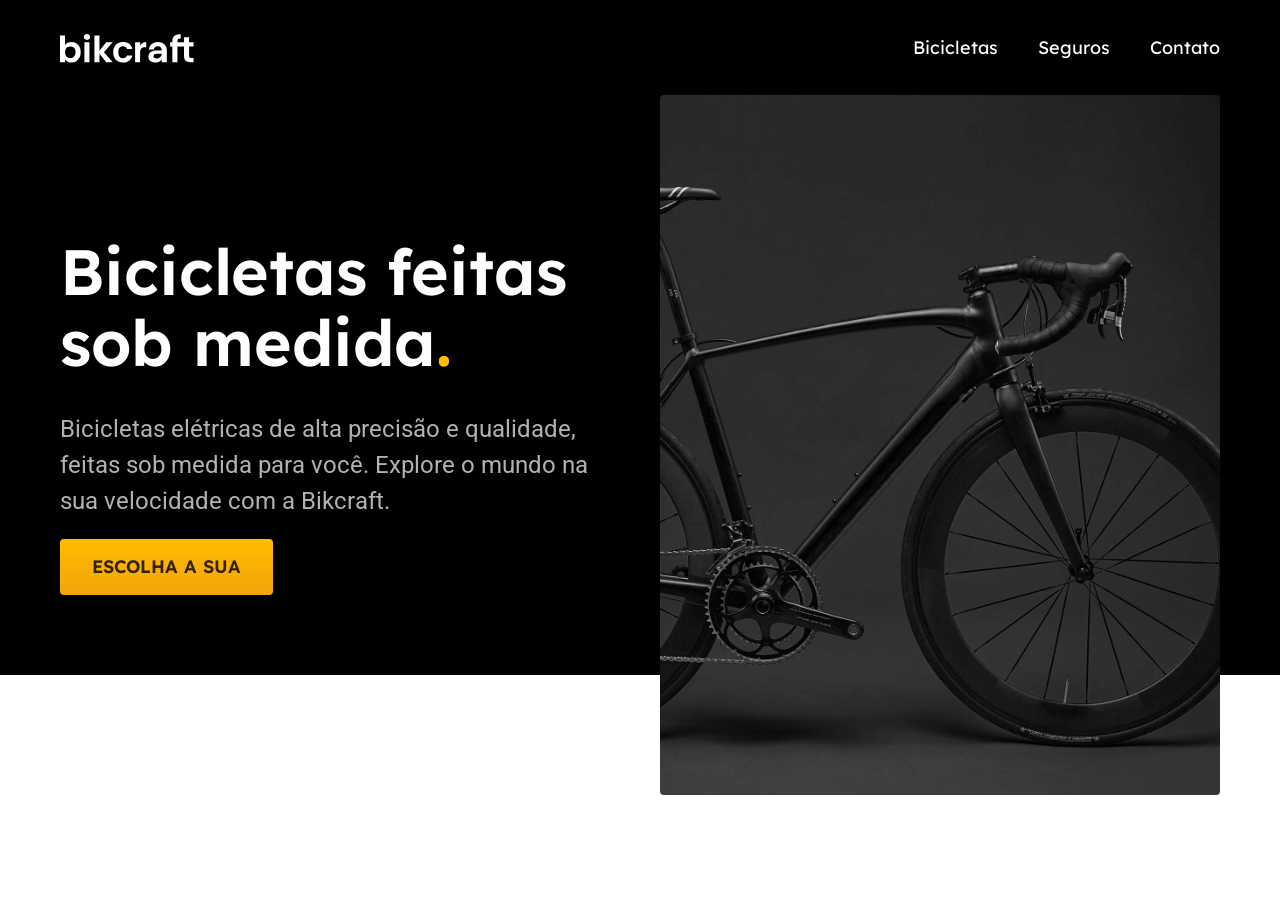
==== index.html @ 0d61893b "area-introducao" ====
<!DOCTYPE html>
<html lang="pt-br">

<head>
  <meta charset="UTF-8">
  <meta name="viewport" content="width=device-width, initial-scale=1.0">
  <meta name="description" content="Bicicletas elétricas de alta precisão e qualidade, feitas sob medida para o cliente. Explore o mundo na sua velocidade com Bikcraft.">
  <link rel="stylesheet" href="./styles/style.css">
  <link rel="preconnect" href="https://fonts.googleapis.com">
  <link rel="preconnect" href="https://fonts.gstatic.com" crossorigin>
  <link href="https://fonts.googleapis.com/css2?family=Lexend:wght@100..900&family=Nunito:ital,wght@0,200..1000;1,200..1000&family=Roboto:ital,wdth,wght@0,75..100,100..900;1,75..100,100..900&family=Rubik:ital,wght@0,300..900;1,300..900&display=swap" rel="stylesheet">
  <title>Bikcraft - Bicicletas Elétricas</title>
</head>

<body>
  <header class="header-bg">
    <div class="header">
      <a href="./index.html"><img src="./img/bikcraft.svg" alt="Bikcraft"></a>

      <nav aria-label="primaria">
        <ul class="header-menu">
          <li><a href="./bicicletas.html">Bicicletas</a></li>
          <li><a href="./seguros.html">Seguros</a></li>
          <li><a href="./contato.html">Contato</a></li>
        </ul>
      </nav>
    </div>
  </header>

  <main class="introducao-bg">
    <div class="introducao">
      <div class="introducao-conteudo">
        <h1>Bicicletas feitas sob medida<span>.</span></h1>
        <p>Bicicletas elétricas de alta precisão e qualidade, feitas sob medida para você. Explore o mundo na sua velocidade com a Bikcraft.</p>
        <a href="./bicicletas.html">Escolha a sua</a>
      </div>
      <div>
        <img src="./img/fotos/introducao.jpg" alt="Bicicleta elétrica preta">
      </div>
    </div>
  </main>

</body>

</html>
---- styles/style.css ----
body {
  margin: 0;
  font-family: Arial, Helvetica, sans-serif;
}

ul {
  margin: 0;
  padding: 0;
  list-style: none;
}

a {
  text-decoration: none;
  color: inherit;
}

h1,
ul,
p {
  margin: 0;
}

img {
  max-width: 100%;
  display: block;
}

.header-bg {
  background-color: #000000;
}

.header {
  display: flex;
  flex-wrap: wrap;
  gap: 20px;
  justify-content: space-between;
  align-items: center;
  padding: 20px;
  box-sizing: border-box;
  max-width: 1200px;
  margin: 0 auto;
}

.header-menu {
  display: flex;
  flex-wrap: wrap;
  gap: 40px;
}

.header-menu a {
  color: #ffffff;
  display: inline-block;
  padding: 16px 0;
  font-size: 18px;
  position: relative;
  font-family: 'Lexend';
  font-weight: 400;
}

.header-menu a::after {
  content: '';
  display: block;
  height: 2px;
  width: 0%;
  margin-top: 4px;
  background-color: #ffffff;
  position: absolute;
}

.header-menu a:hover::after {
  width: 100%;
  transition: 0.4s;
}

@media (max-width: 800px) {
  .header-menu {
    gap: 20px;
  }
  .header-menu a {
    background-color: #111111;
    padding: 12px 16px;
    border-radius: 4px;
  }
  .header-menu a:hover {
    background-color: #2e2e2e;
  }
  .header-menu a::after {
    display: none;
  }
}

@media (max-width: 600px) {
  .header-menu {
    gap: 12px;
  }
  .header-menu a {
    padding: 8px 12px;
    font-size: 12px;
  }
}

.introducao-bg {
  background-color: #000000;
  color: #ffffff;
  box-shadow: inset 0 -120px #ffffff;
}

.introducao {
  display: grid;
  grid-template-columns: 1fr 1fr;
  gap: 0 40px;
  box-sizing: border-box;
  max-width: 1200px;
  padding: 0 20px;
  margin: 0 auto;
}

.introducao-conteudo {
  align-self: end;
  padding-bottom: 200px;
}

.introducao img {
  height: 100%;
  object-fit: cover;
  border-radius: 4px;
}

.introducao h1 {
  margin-bottom: 32px;
  font-size: 64px;
  line-height: 112.5%;
  font-family: 'Lexend';
  font-weight: 600;
}

.introducao h1 span {
  color: #ffbb00;
}

.introducao p {
  margin-bottom: 20px;
  font-size: 24px;
  line-height: 150%;
  color: #b2b2b2;
  font-family: 'Roboto';
  font-weight: 400;
}

.introducao a {
  display: inline-block;
  padding: 16px 32px;
  background: linear-gradient(#ffbb00, #f2a50c);
  border-radius: 4px;
  box-shadow: 0 1px 2px rgba(0, 0, 0, 0.1);
  text-transform: uppercase;
  color: #332200;
  font-size: 18px;
  line-height: 133%;
  font-family: 'Lexend';
  font-weight: 600;
}

.introducao a:hover {
  background: linear-gradient(#ffb60d, #e59317);
}

@media (max-width: 600px) {
  .introducao a {
    padding: 12px 16px;
    font-size: 16px;
  }
}

@media (max-width: 1200px) {
  .introducao h1 {
    font-size: 48px;
  }
  .introducao p {
    font-size: 18px;
  }
}

@media (max-width: 800px) {
  .introducao-bg {
    background-color: #111111;
    padding-top: 40px;
    box-shadow: inset 0 -60px #ffffff;
  }
  .introducao {
    grid-template-columns: 1fr;
    gap: 32px;
  }
  .introducao-conteudo {
    padding-bottom: 0;
  }
  .introducao h1 {
    font-size: 32px;
    margin-bottom: 16px;
  }
  .introducao img {
    height: 300px;
    width: 100%;
  }
}
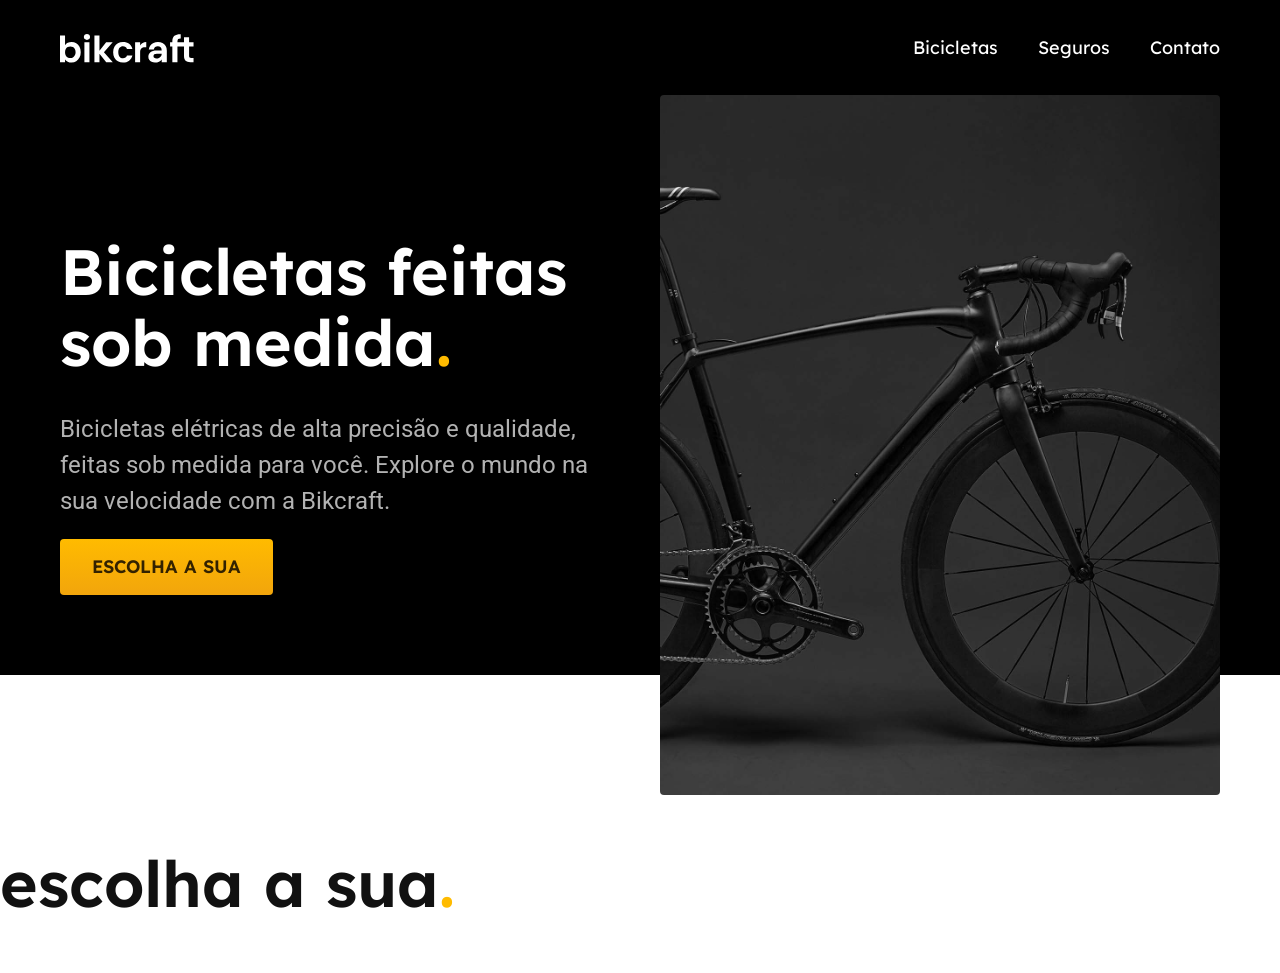
==== commit 523ceabe: "organizacao-css-e-cores-utilitarias" ====
--- a/index.html
+++ b/index.html
@@ -18,7 +18,7 @@
       <a href="./index.html"><img src="./img/bikcraft.svg" alt="Bikcraft"></a>
 
       <nav aria-label="primaria">
-        <ul class="header-menu">
+        <ul class="header-menu cor-0">
           <li><a href="./bicicletas.html">Bicicletas</a></li>
           <li><a href="./seguros.html">Seguros</a></li>
           <li><a href="./contato.html">Contato</a></li>
@@ -30,15 +30,16 @@
   <main class="introducao-bg">
     <div class="introducao">
       <div class="introducao-conteudo">
-        <h1>Bicicletas feitas sob medida<span>.</span></h1>
-        <p>Bicicletas elétricas de alta precisão e qualidade, feitas sob medida para você. Explore o mundo na sua velocidade com a Bikcraft.</p>
-        <a href="./bicicletas.html">Escolha a sua</a>
+        <h1 class="texto-grande cor-0">Bicicletas feitas sob medida<span class="cor-p1">.</span></h1>
+        <p class="texto-medio cor-5">Bicicletas elétricas de alta precisão e qualidade, feitas sob medida para você. Explore o mundo na sua velocidade com a Bikcraft.</p>
+        <a class="botao" href="./bicicletas.html">Escolha a sua</a>
       </div>
       <div>
         <img src="./img/fotos/introducao.jpg" alt="Bicicleta elétrica preta">
       </div>
     </div>
   </main>
+  <h2 class="texto-grande">escolha a sua<span class="cor-p1">.</span></h2>
 
 </body>
 
--- a/styles/style.css
+++ b/styles/style.css
@@ -1,205 +1,11 @@
-body {
-  margin: 0;
-  font-family: Arial, Helvetica, sans-serif;
-}
+@import url('./global/global.css');
+@import url('./utilidades/tipografia.css');
+@import url('./utilidades/cores.css');
 
-ul {
-  margin: 0;
-  padding: 0;
-  list-style: none;
-}
+@import url('./global/header.css');
 
-a {
-  text-decoration: none;
-  color: inherit;
-}
+/* Utilidades */
+@import url('./utilidades/componentes.css');
 
-h1,
-ul,
-p {
-  margin: 0;
-}
-
-img {
-  max-width: 100%;
-  display: block;
-}
-
-.header-bg {
-  background-color: #000000;
-}
-
-.header {
-  display: flex;
-  flex-wrap: wrap;
-  gap: 20px;
-  justify-content: space-between;
-  align-items: center;
-  padding: 20px;
-  box-sizing: border-box;
-  max-width: 1200px;
-  margin: 0 auto;
-}
-
-.header-menu {
-  display: flex;
-  flex-wrap: wrap;
-  gap: 40px;
-}
-
-.header-menu a {
-  color: #ffffff;
-  display: inline-block;
-  padding: 16px 0;
-  font-size: 18px;
-  position: relative;
-  font-family: 'Lexend';
-  font-weight: 400;
-}
-
-.header-menu a::after {
-  content: '';
-  display: block;
-  height: 2px;
-  width: 0%;
-  margin-top: 4px;
-  background-color: #ffffff;
-  position: absolute;
-}
-
-.header-menu a:hover::after {
-  width: 100%;
-  transition: 0.4s;
-}
-
-@media (max-width: 800px) {
-  .header-menu {
-    gap: 20px;
-  }
-  .header-menu a {
-    background-color: #111111;
-    padding: 12px 16px;
-    border-radius: 4px;
-  }
-  .header-menu a:hover {
-    background-color: #2e2e2e;
-  }
-  .header-menu a::after {
-    display: none;
-  }
-}
-
-@media (max-width: 600px) {
-  .header-menu {
-    gap: 12px;
-  }
-  .header-menu a {
-    padding: 8px 12px;
-    font-size: 12px;
-  }
-}
-
-.introducao-bg {
-  background-color: #000000;
-  color: #ffffff;
-  box-shadow: inset 0 -120px #ffffff;
-}
-
-.introducao {
-  display: grid;
-  grid-template-columns: 1fr 1fr;
-  gap: 0 40px;
-  box-sizing: border-box;
-  max-width: 1200px;
-  padding: 0 20px;
-  margin: 0 auto;
-}
-
-.introducao-conteudo {
-  align-self: end;
-  padding-bottom: 200px;
-}
-
-.introducao img {
-  height: 100%;
-  object-fit: cover;
-  border-radius: 4px;
-}
-
-.introducao h1 {
-  margin-bottom: 32px;
-  font-size: 64px;
-  line-height: 112.5%;
-  font-family: 'Lexend';
-  font-weight: 600;
-}
-
-.introducao h1 span {
-  color: #ffbb00;
-}
-
-.introducao p {
-  margin-bottom: 20px;
-  font-size: 24px;
-  line-height: 150%;
-  color: #b2b2b2;
-  font-family: 'Roboto';
-  font-weight: 400;
-}
-
-.introducao a {
-  display: inline-block;
-  padding: 16px 32px;
-  background: linear-gradient(#ffbb00, #f2a50c);
-  border-radius: 4px;
-  box-shadow: 0 1px 2px rgba(0, 0, 0, 0.1);
-  text-transform: uppercase;
-  color: #332200;
-  font-size: 18px;
-  line-height: 133%;
-  font-family: 'Lexend';
-  font-weight: 600;
-}
-
-.introducao a:hover {
-  background: linear-gradient(#ffb60d, #e59317);
-}
-
-@media (max-width: 600px) {
-  .introducao a {
-    padding: 12px 16px;
-    font-size: 16px;
-  }
-}
-
-@media (max-width: 1200px) {
-  .introducao h1 {
-    font-size: 48px;
-  }
-  .introducao p {
-    font-size: 18px;
-  }
-}
-
-@media (max-width: 800px) {
-  .introducao-bg {
-    background-color: #111111;
-    padding-top: 40px;
-    box-shadow: inset 0 -60px #ffffff;
-  }
-  .introducao {
-    grid-template-columns: 1fr;
-    gap: 32px;
-  }
-  .introducao-conteudo {
-    padding-bottom: 0;
-  }
-  .introducao h1 {
-    font-size: 32px;
-    margin-bottom: 16px;
-  }
-  .introducao img {
-    height: 300px;
-    width: 100%;
-  }
-}
+/* HomePage */
+@import url('./introducao/introducao.css');
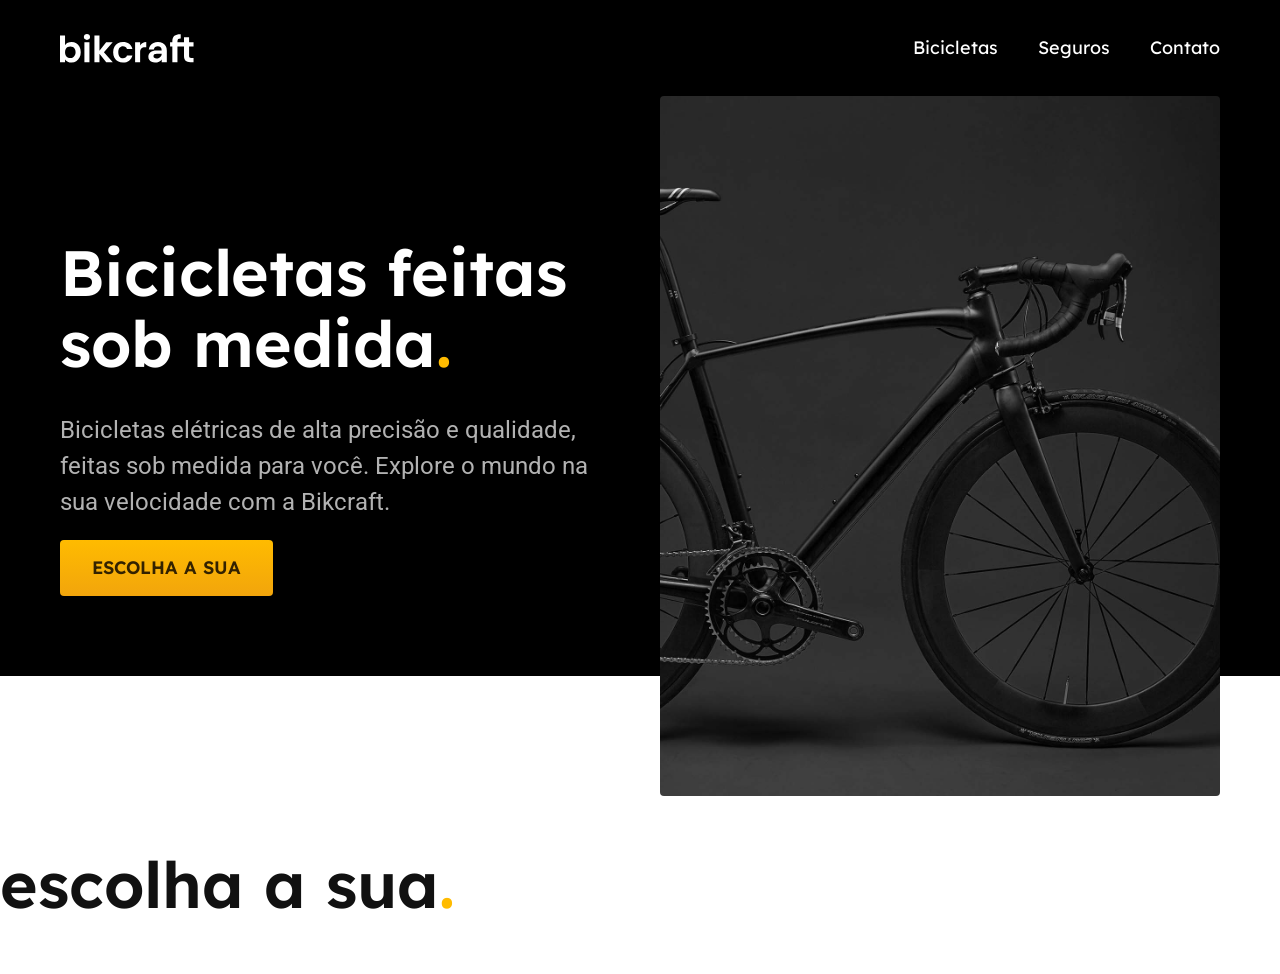
==== commit 7fa26284: "tipografia-css" ====
--- a/index.html
+++ b/index.html
@@ -18,7 +18,7 @@
       <a href="./index.html"><img src="./img/bikcraft.svg" alt="Bikcraft"></a>
 
       <nav aria-label="primaria">
-        <ul class="header-menu cor-0">
+        <ul class="header-menu font-1-m cor-0">
           <li><a href="./bicicletas.html">Bicicletas</a></li>
           <li><a href="./seguros.html">Seguros</a></li>
           <li><a href="./contato.html">Contato</a></li>
@@ -30,8 +30,8 @@
   <main class="introducao-bg">
     <div class="introducao">
       <div class="introducao-conteudo">
-        <h1 class="texto-grande cor-0">Bicicletas feitas sob medida<span class="cor-p1">.</span></h1>
-        <p class="texto-medio cor-5">Bicicletas elétricas de alta precisão e qualidade, feitas sob medida para você. Explore o mundo na sua velocidade com a Bikcraft.</p>
+        <h1 class="font-1-xxl cor-0">Bicicletas feitas sob medida<span class="cor-p1">.</span></h1>
+        <p class="font-2-l cor-5">Bicicletas elétricas de alta precisão e qualidade, feitas sob medida para você. Explore o mundo na sua velocidade com a Bikcraft.</p>
         <a class="botao" href="./bicicletas.html">Escolha a sua</a>
       </div>
       <div>
@@ -39,7 +39,7 @@
       </div>
     </div>
   </main>
-  <h2 class="texto-grande">escolha a sua<span class="cor-p1">.</span></h2>
+  <h2 class="font-1-xxl">escolha a sua<span class="cor-p1">.</span></h2>
 
 </body>
 
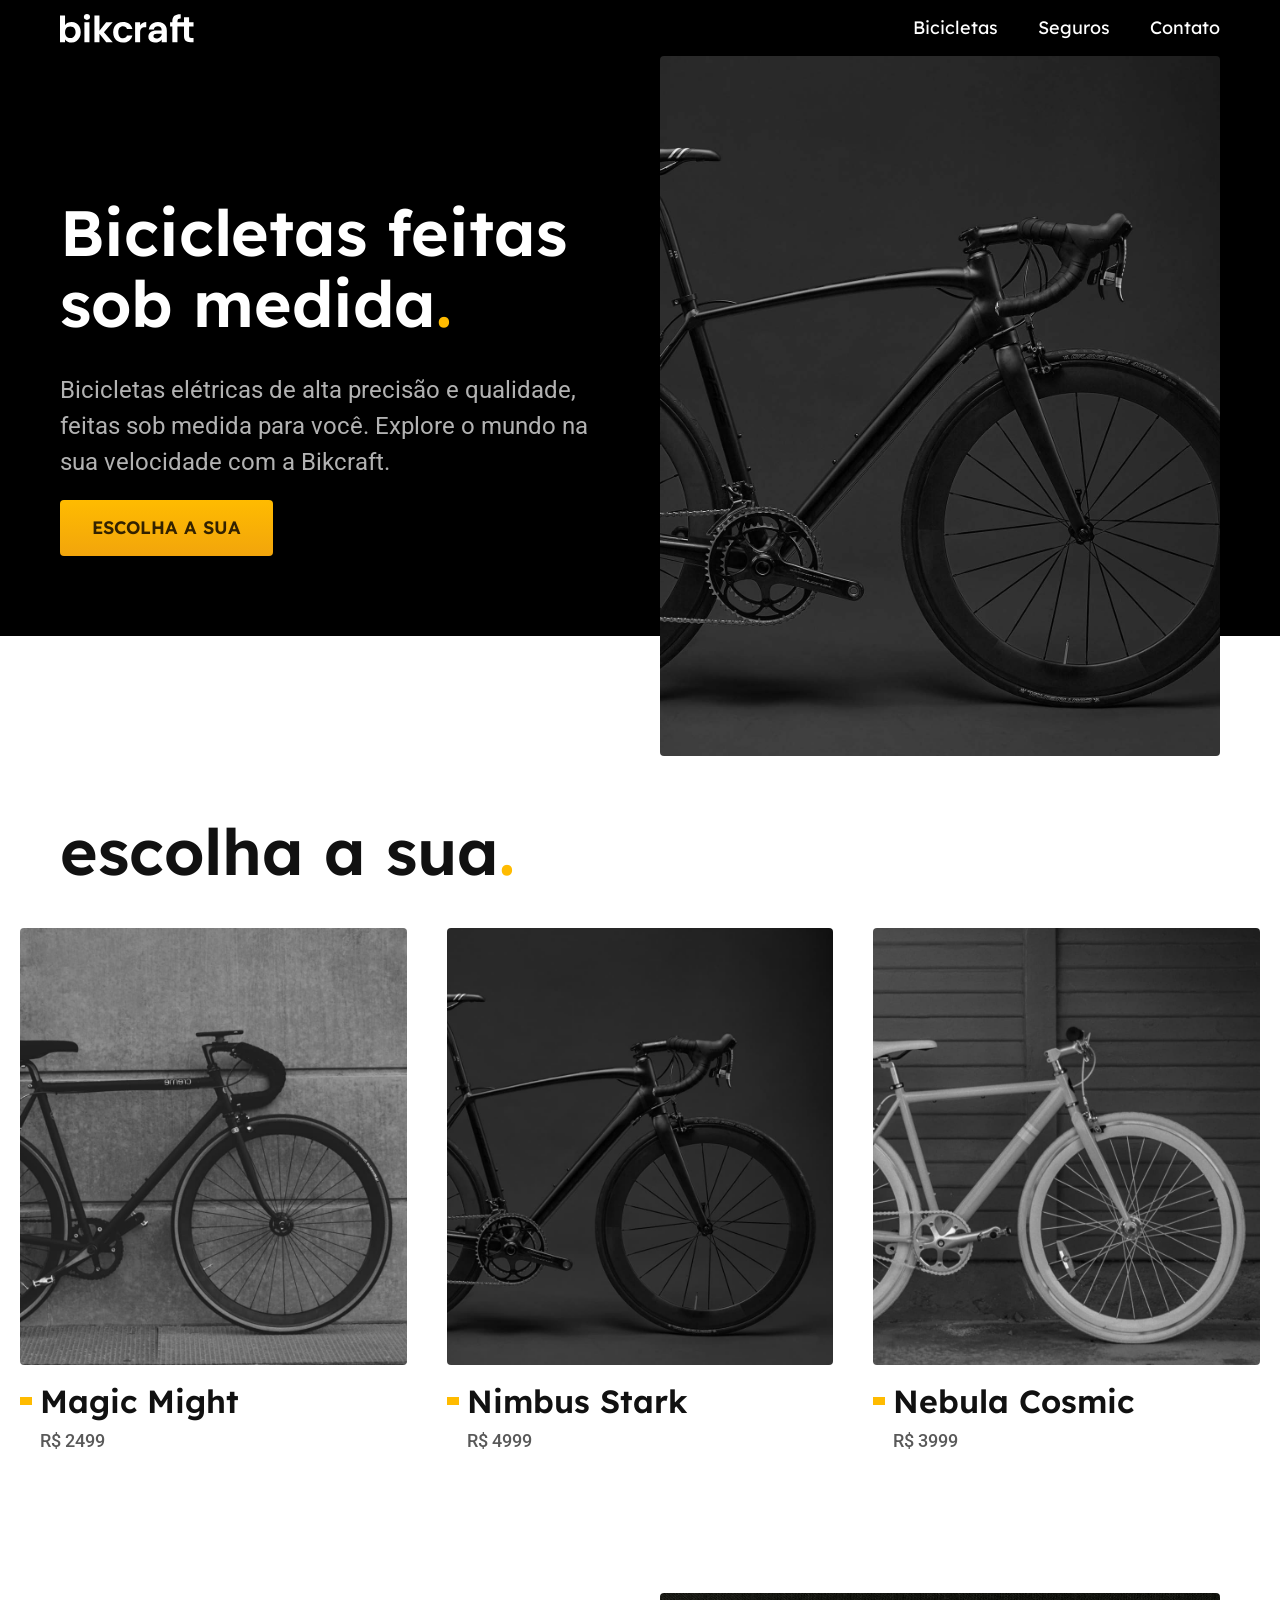
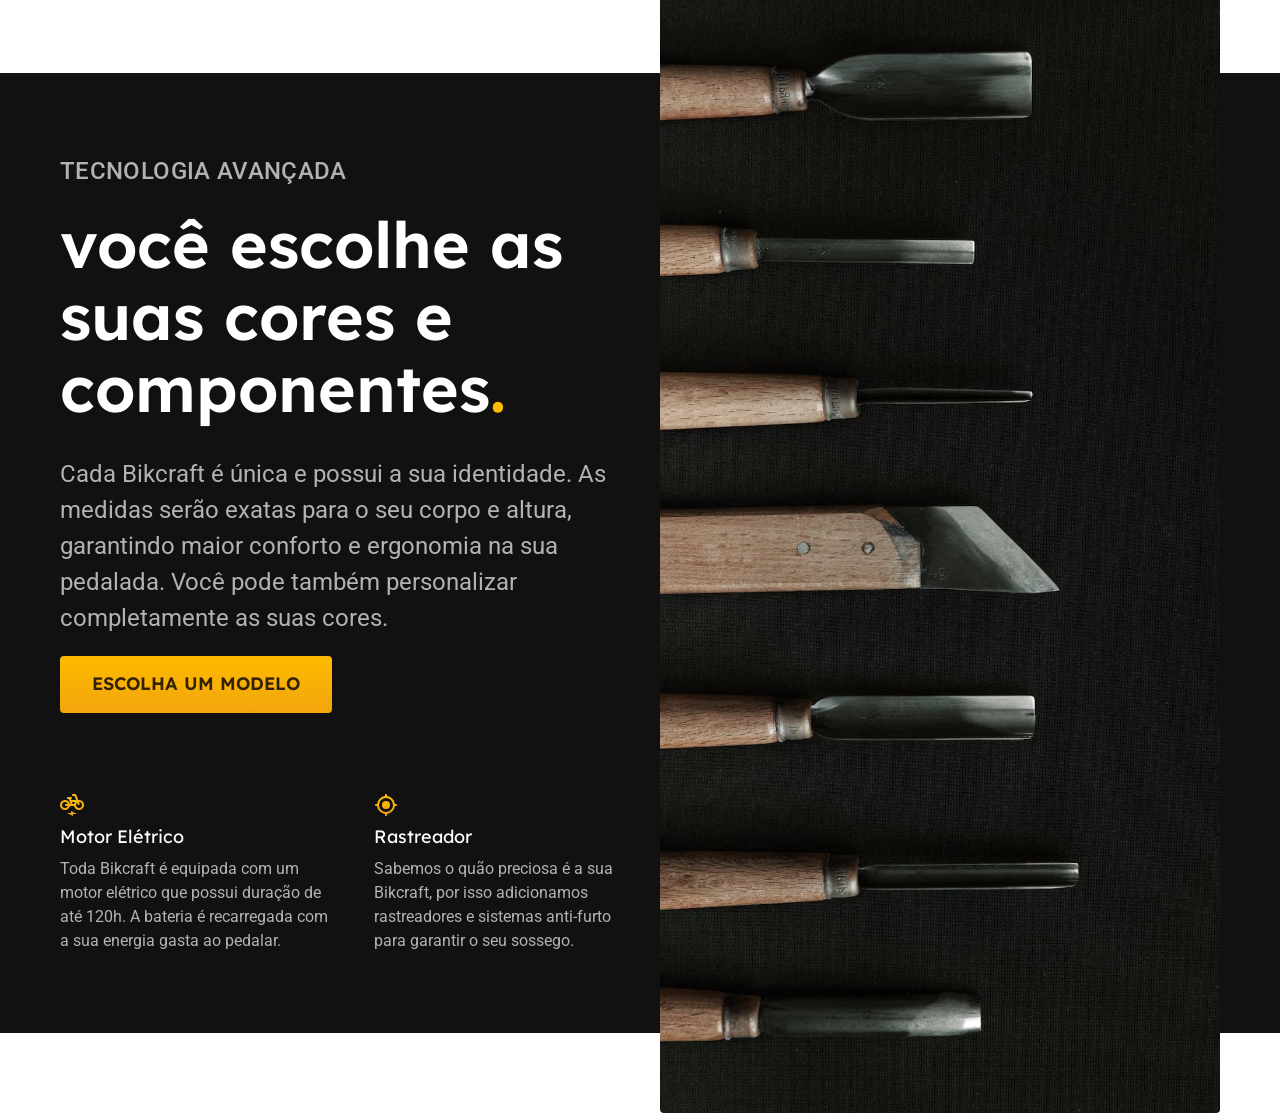
==== commit 316f4600: "tecnologia" ====
--- a/index.html
+++ b/index.html
@@ -14,7 +14,7 @@
 
 <body>
   <header class="header-bg">
-    <div class="header">
+    <div class="header container">
       <a href="./index.html"><img src="./img/bikcraft.svg" alt="Bikcraft"></a>
 
       <nav aria-label="primaria">
@@ -28,7 +28,7 @@
   </header>
 
   <main class="introducao-bg">
-    <div class="introducao">
+    <div class="introducao container">
       <div class="introducao-conteudo">
         <h1 class="font-1-xxl cor-0">Bicicletas feitas sob medida<span class="cor-p1">.</span></h1>
         <p class="font-2-l cor-5">Bicicletas elétricas de alta precisão e qualidade, feitas sob medida para você. Explore o mundo na sua velocidade com a Bikcraft.</p>
@@ -39,7 +39,57 @@
       </div>
     </div>
   </main>
-  <h2 class="font-1-xxl">escolha a sua<span class="cor-p1">.</span></h2>
+
+  <article class="bicicletas-lista">
+    <h2 class="container font-1-xxl">escolha a sua<span class="cor-p1">.</span></h2>
+
+    <ul>
+      <li><a href="./bicicletas/magic.html">
+          <img src="./img/bicicletas/magic-home.jpg" alt="Bicicleta preta">
+          <h3 class="font-1-xl">Magic Might</h3>
+          <span class="font-2-m cor-8">R$ 2499</span>
+        </a>
+      </li>
+      <li><a href="./bicicletas/nimbus.html">
+          <img src="./img/bicicletas/nimbus-home.jpg" alt="Bicicleta preta">
+          <h3 class="font-1-xl">Nimbus Stark</h3>
+          <span class="font-2-m cor-8">R$ 4999</span>
+        </a>
+      </li>
+      <li><a href="./bicicletas/nebula.html">
+          <img src="./img/bicicletas/nebula-home.jpg" alt="Bicicleta preta">
+          <h3 class="font-1-xl">Nebula Cosmic</h3>
+          <span class="font-2-m cor-8">R$ 3999</span>
+        </a>
+      </li>
+    </ul>
+  </article>
+
+  <article class="tecnologia-bg">
+    <div class="tecnologia container">
+      <div class="tecnologia-conteudo">
+        <span class="font-2-l-b cor-5">Tecnologia Avançada</span>
+        <h2 class="font-1-xxl cor-0">você escolhe as suas cores e componentes<span class="cor-p1">.</span></h2>
+        <p class="font-2-l cor-5">Cada Bikcraft é única e possui a sua identidade. As medidas serão exatas para o seu corpo e altura, garantindo maior conforto e ergonomia na sua pedalada. Você pode também personalizar completamente as suas cores.</p>
+        <a class="botao link" href="./bicicletas.html">Escolha um modelo</a>
+        <div class="tecnologia-vantagens">
+          <div>
+            <img src="./img/icones/eletrica.svg" alt="">
+            <h3 class="font-1-m cor-0">Motor Elétrico</h3>
+            <p class="font-2-s cor-5">Toda Bikcraft é equipada com um motor elétrico que possui duração de até 120h. A bateria é recarregada com a sua energia gasta ao pedalar.</p>
+          </div>
+          <div>
+            <img src="./img/icones/rastreador.svg" alt="">
+            <h3 class="font-1-m cor-0">Rastreador</h3>
+            <p class="font-2-s cor-5">Sabemos o quão preciosa é a sua Bikcraft, por isso adicionamos rastreadores e sistemas anti-furto para garantir o seu sossego.</p>
+          </div>
+        </div>
+      </div>
+      <div class="tecnologia-imagem">
+        <img src="./img/fotos/tecnologia.jpg" alt="">
+      </div>
+    </div>
+  </article>
 
 </body>
 
--- a/styles/style.css
+++ b/styles/style.css
@@ -8,4 +8,8 @@
 @import url('./utilidades/componentes.css');
 
 /* HomePage */
-@import url('./introducao/introducao.css');
+@import url('./home/introducao.css');
+@import url('./home/tecnologia.css');
+
+/* Bicicletas */
+@import url('./bicicletas/bicicletas-lista.css');
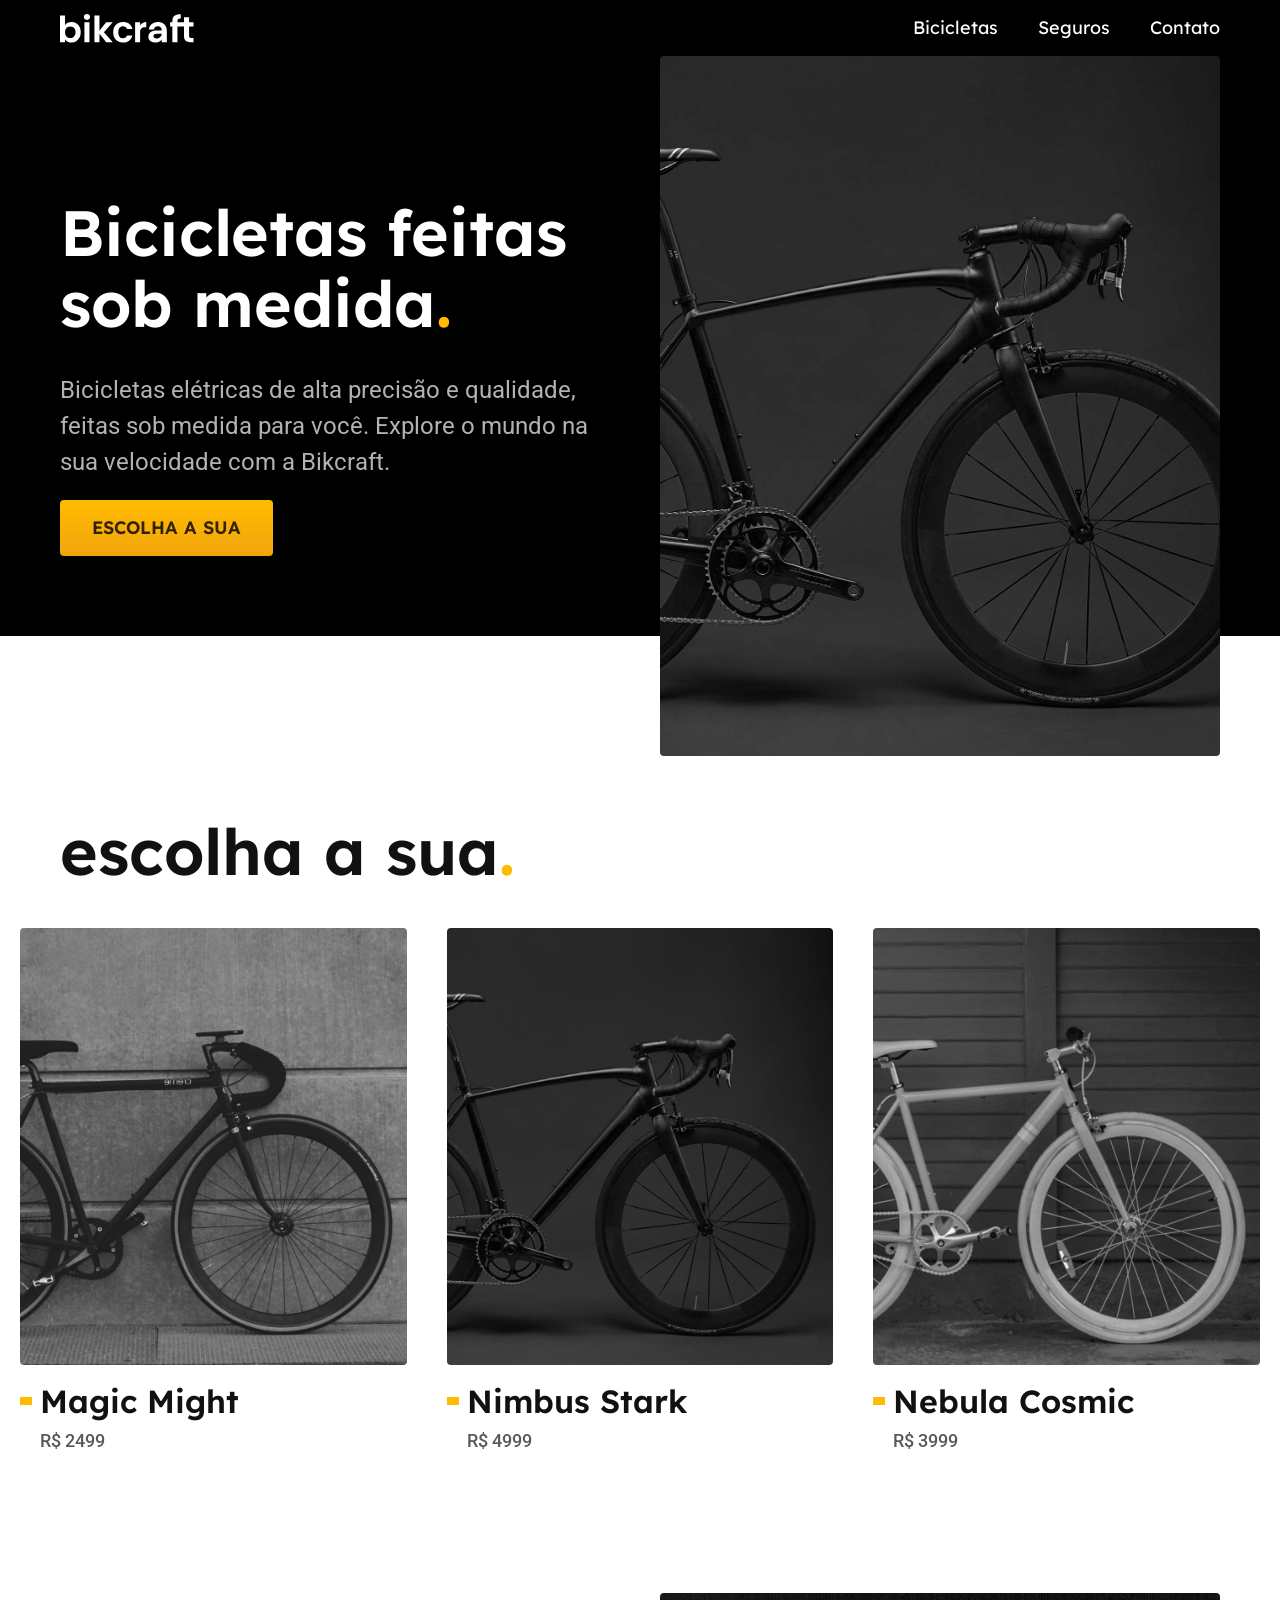
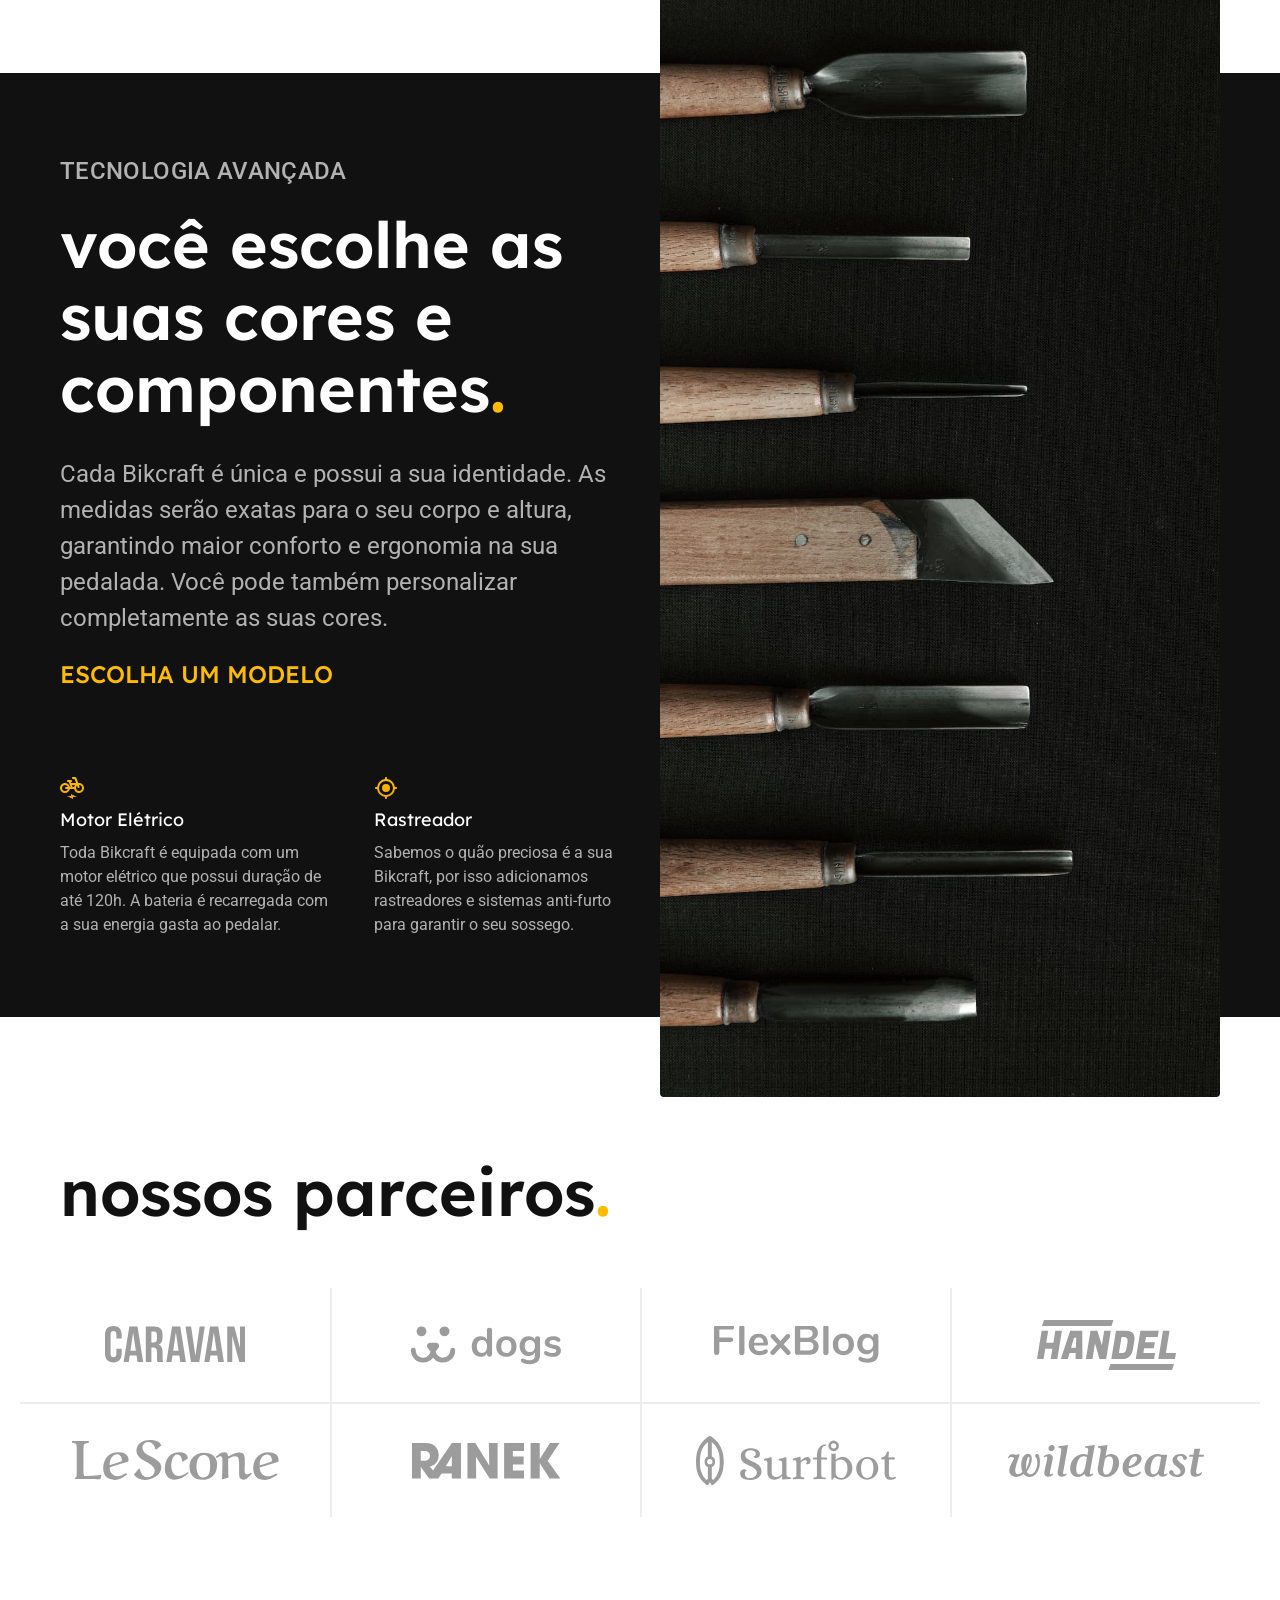
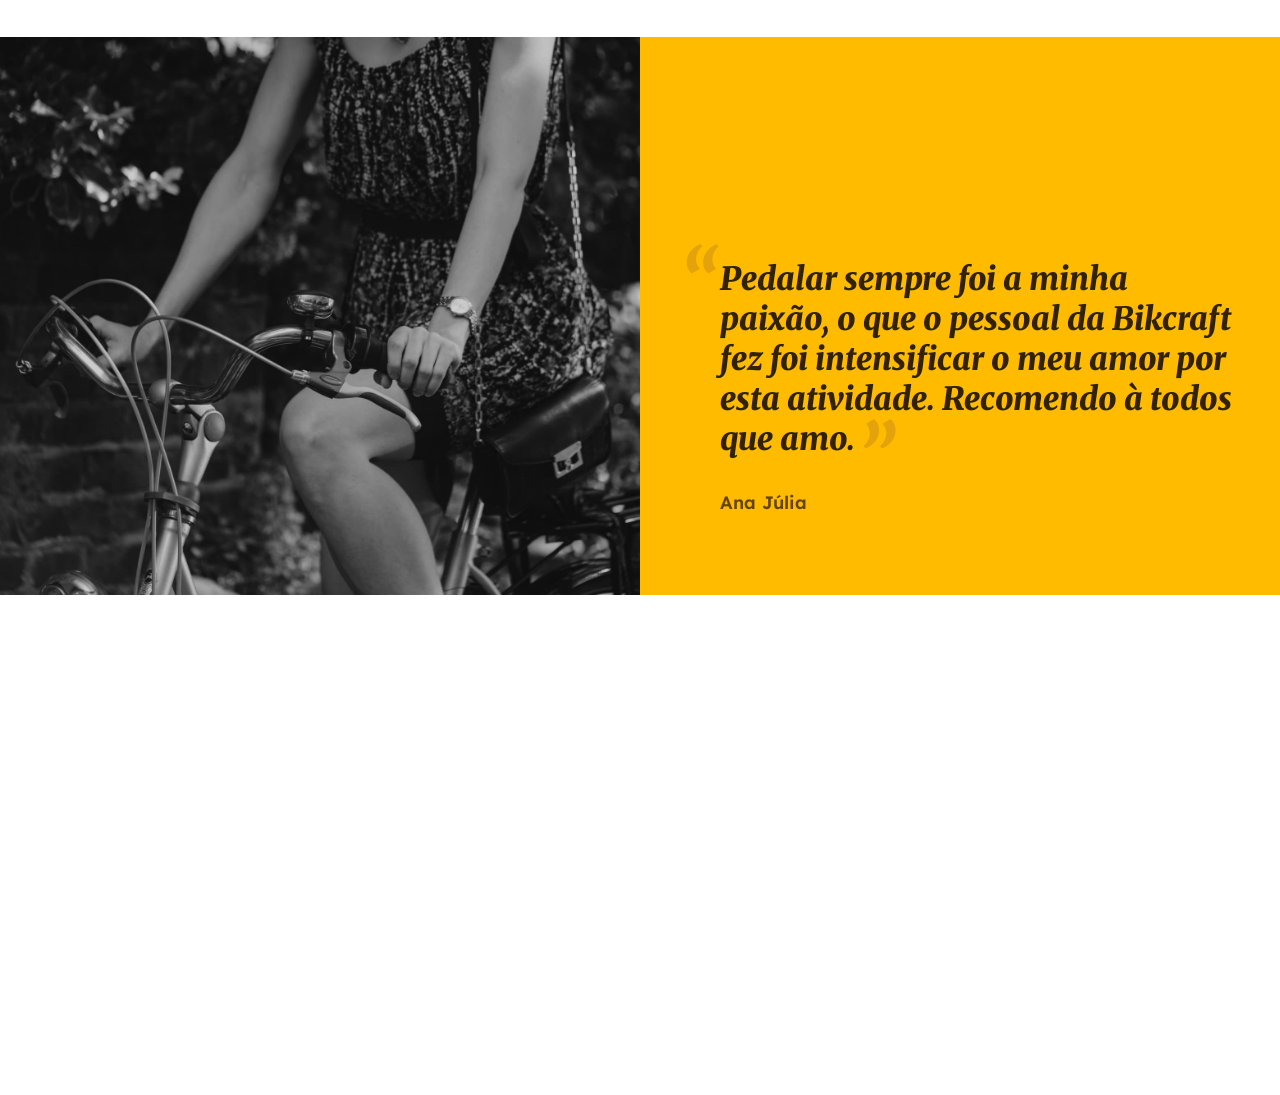
==== commit 05456538: "depoimentos" ====
--- a/index.html
+++ b/index.html
@@ -8,7 +8,7 @@
   <link rel="stylesheet" href="./styles/style.css">
   <link rel="preconnect" href="https://fonts.googleapis.com">
   <link rel="preconnect" href="https://fonts.gstatic.com" crossorigin>
-  <link href="https://fonts.googleapis.com/css2?family=Lexend:wght@100..900&family=Nunito:ital,wght@0,200..1000;1,200..1000&family=Roboto:ital,wdth,wght@0,75..100,100..900;1,75..100,100..900&family=Rubik:ital,wght@0,300..900;1,300..900&display=swap" rel="stylesheet">
+  <link href="https://fonts.googleapis.com/css2?family=Lexend:wght@100..900&family=Merriweather:ital,opsz,wght@0,18..144,300..900;1,18..144,300..900&family=Nunito:ital,wght@0,200..1000;1,200..1000&family=Roboto:ital,wdth,wght@0,75..100,100..900;1,75..100,100..900&family=Rubik:ital,wght@0,300..900;1,300..900&display=swap" rel="stylesheet">
   <title>Bikcraft - Bicicletas Elétricas</title>
 </head>
 
@@ -71,7 +71,7 @@
         <span class="font-2-l-b cor-5">Tecnologia Avançada</span>
         <h2 class="font-1-xxl cor-0">você escolhe as suas cores e componentes<span class="cor-p1">.</span></h2>
         <p class="font-2-l cor-5">Cada Bikcraft é única e possui a sua identidade. As medidas serão exatas para o seu corpo e altura, garantindo maior conforto e ergonomia na sua pedalada. Você pode também personalizar completamente as suas cores.</p>
-        <a class="botao link" href="./bicicletas.html">Escolha um modelo</a>
+        <a class="link" href="./bicicletas.html">Escolha um modelo</a>
         <div class="tecnologia-vantagens">
           <div>
             <img src="./img/icones/eletrica.svg" alt="">
@@ -91,6 +91,33 @@
     </div>
   </article>
 
+  <section class="parceiros" aria-label="Nossos Parceiros">
+    <h2 class="container font-1-xxl">nossos parceiros<span class="cor-p1">.</span></h2>
+
+    <ul>
+      <li><img src="./img/parceiros/caravan.svg" alt="caravan"></li>
+      <li><img src="./img/parceiros/dogs.svg" alt="dogs"></li>
+      <li><img src="./img/parceiros/flexblog.svg" alt="flexblog"></li>
+      <li><img src="./img/parceiros/handel.svg" alt="handel"></li>
+      <li><img src="./img/parceiros/lescone.svg" alt="lescone"></li>
+      <li><img src="./img/parceiros/ranek.svg" alt="ranek"></li>
+      <li><img src="./img/parceiros/surfbot.svg" alt="surfbot"></li>
+      <li><img src="./img/parceiros/wildbeast.svg" alt="wildbeast"></li>
+    </ul>
+  </section>
+
+  <section class="depoimento" aria-label="Depoimento">
+    <div>
+      <img src="./img/fotos/depoimento.jpg" alt="pessoa pedalando uma bicicleta">
+    </div>
+    <div class="depoimento-conteudo">
+      <blockquote class="font-1-xl cor-p5">
+        <p>Pedalar sempre foi a minha paixão, o que o pessoal da Bikcraft fez foi intensificar o meu amor por esta atividade. Recomendo à todos que amo.</p>
+      </blockquote>
+      <span class="font-1-m-b cor-p4">Ana Júlia</span>
+    </div>
+  </section>
+
 </body>
 
 </html>
--- a/styles/style.css
+++ b/styles/style.css
@@ -10,6 +10,8 @@
 /* HomePage */
 @import url('./home/introducao.css');
 @import url('./home/tecnologia.css');
+@import url('./home/parceiros.css');
+@import url('./home/depoimento.css');
 
 /* Bicicletas */
 @import url('./bicicletas/bicicletas-lista.css');
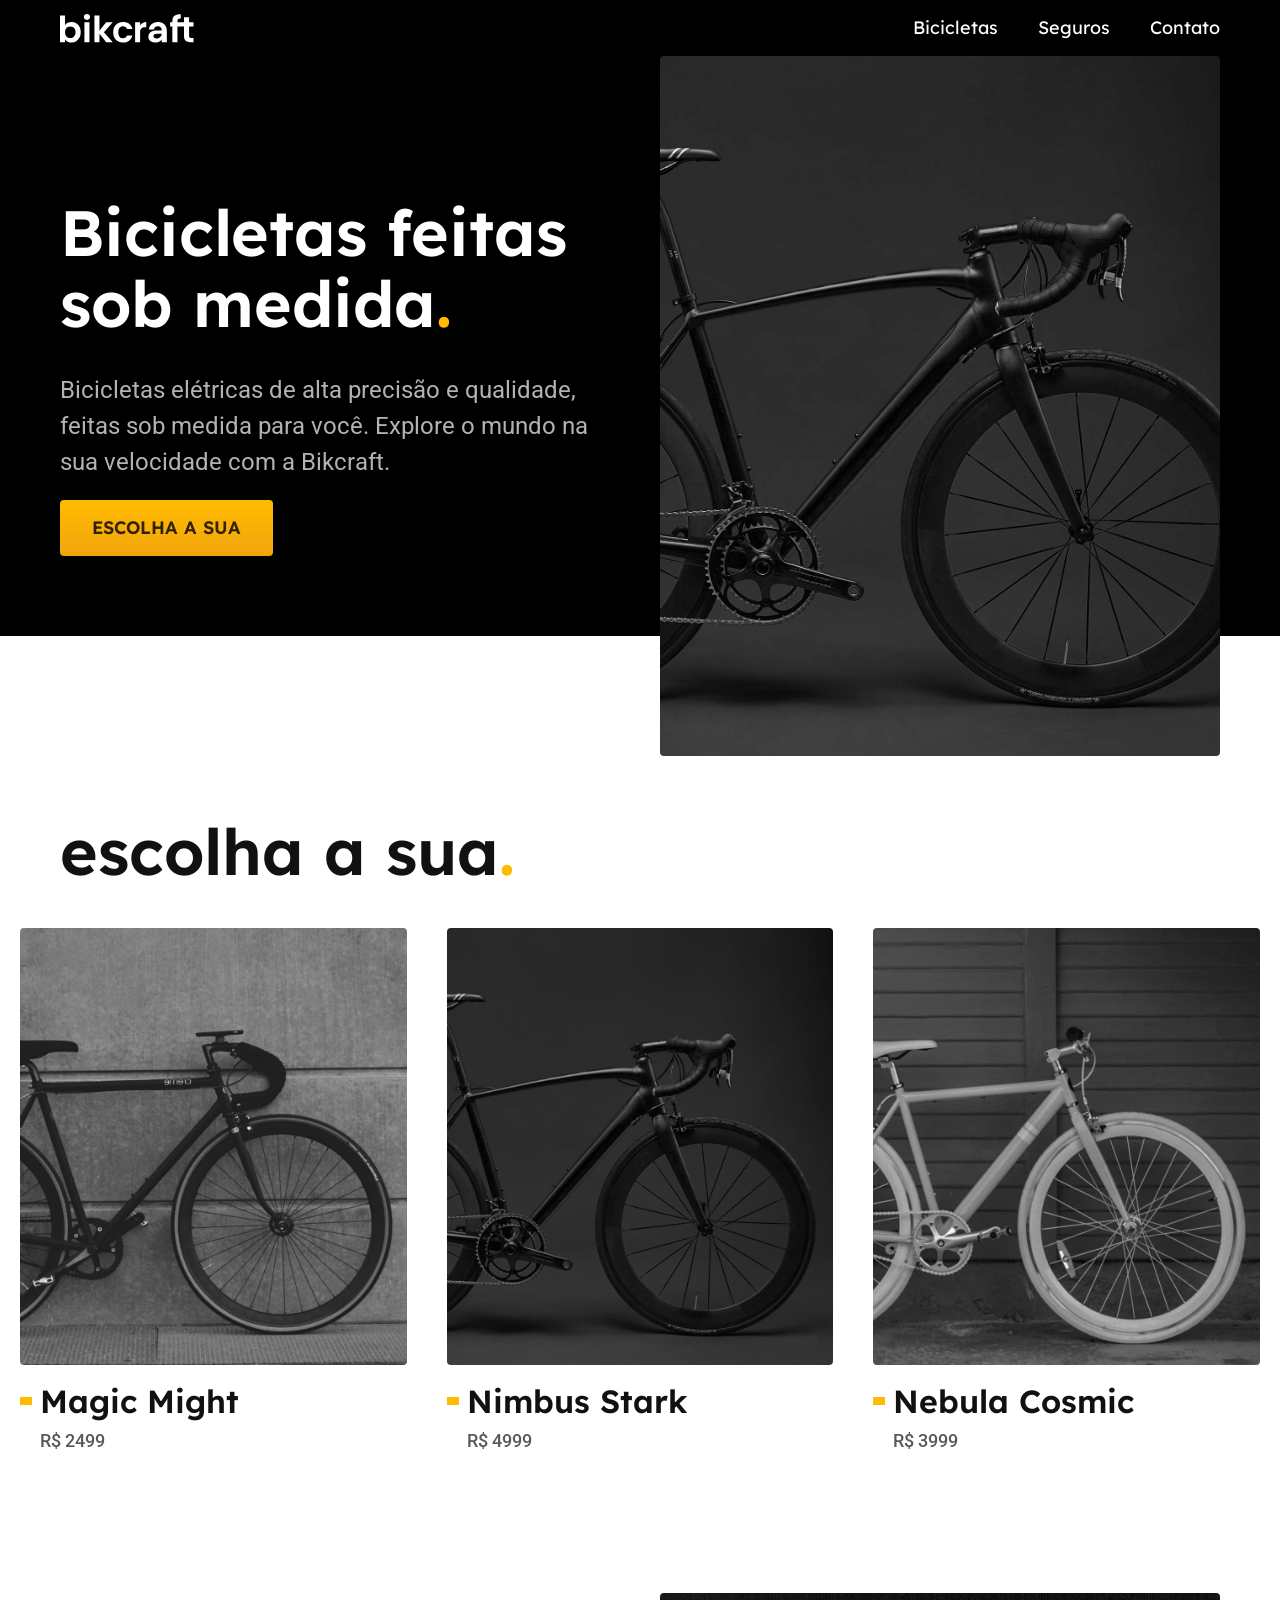
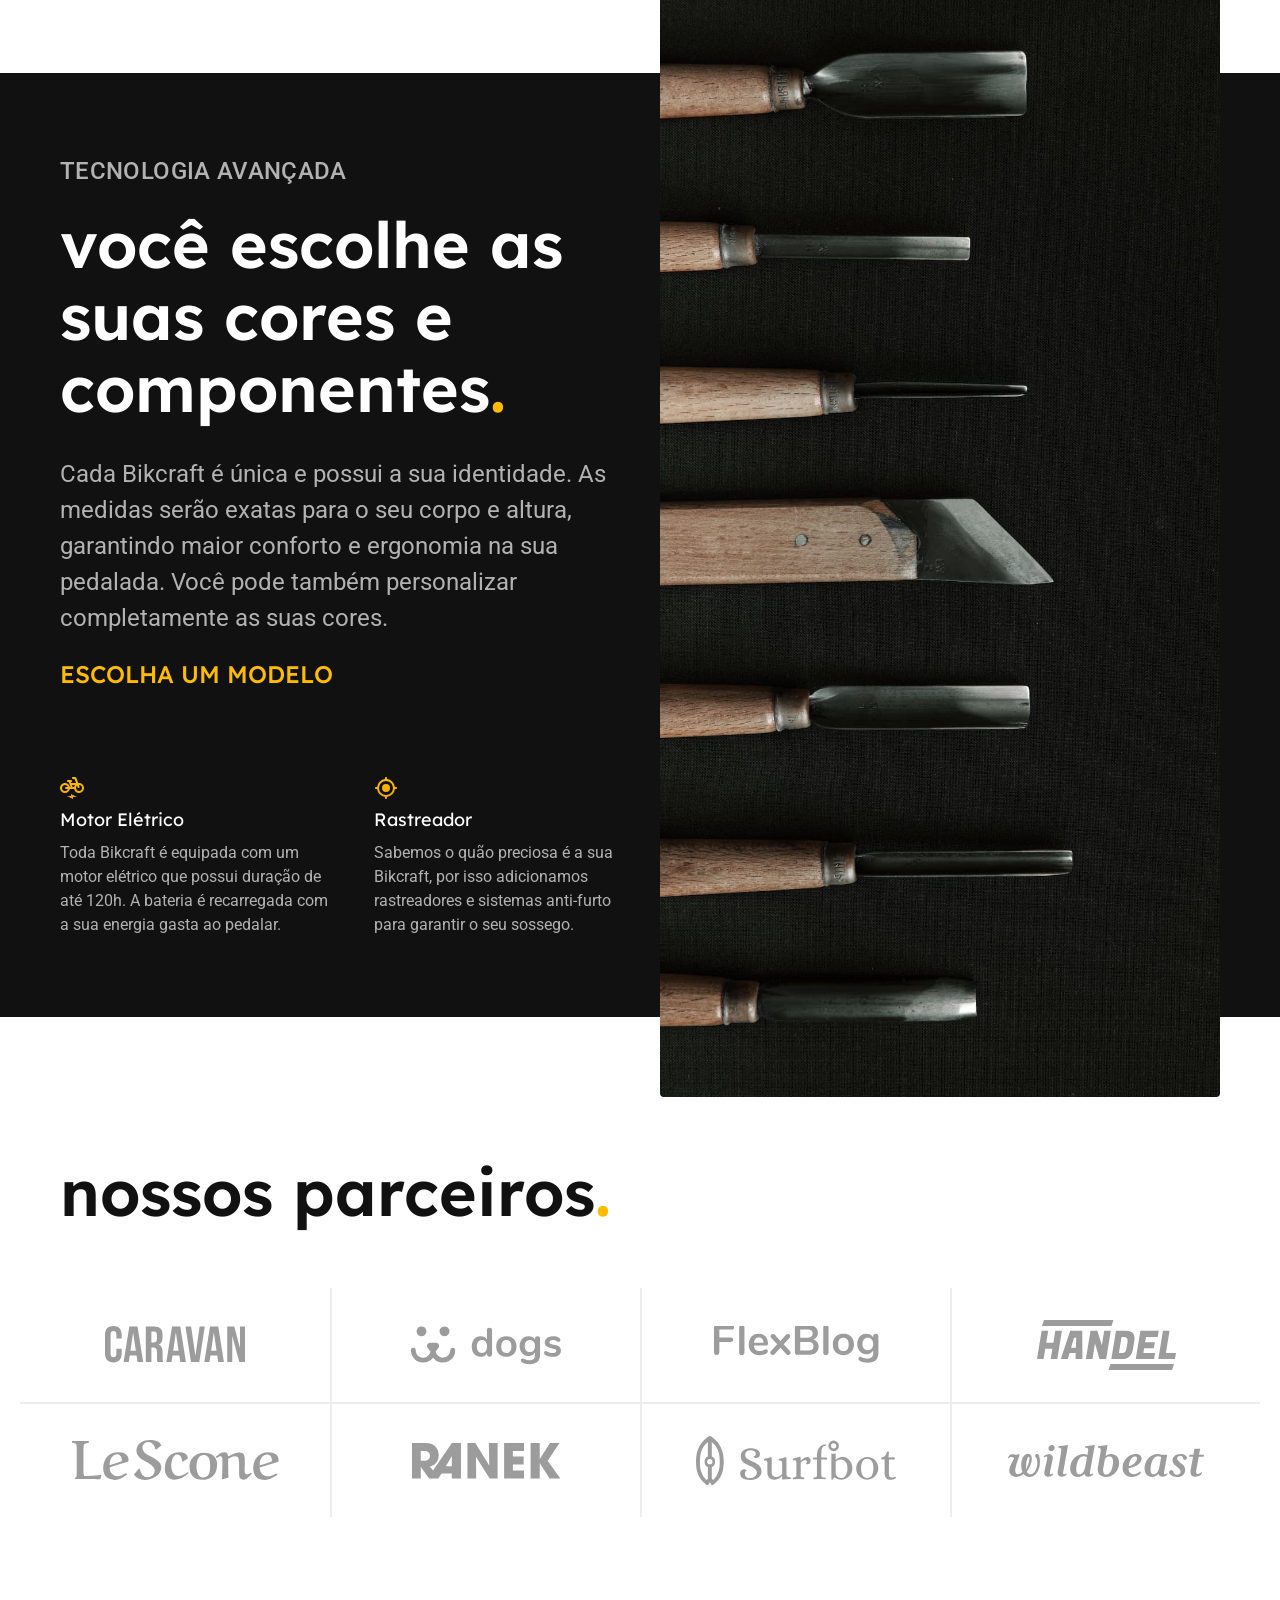
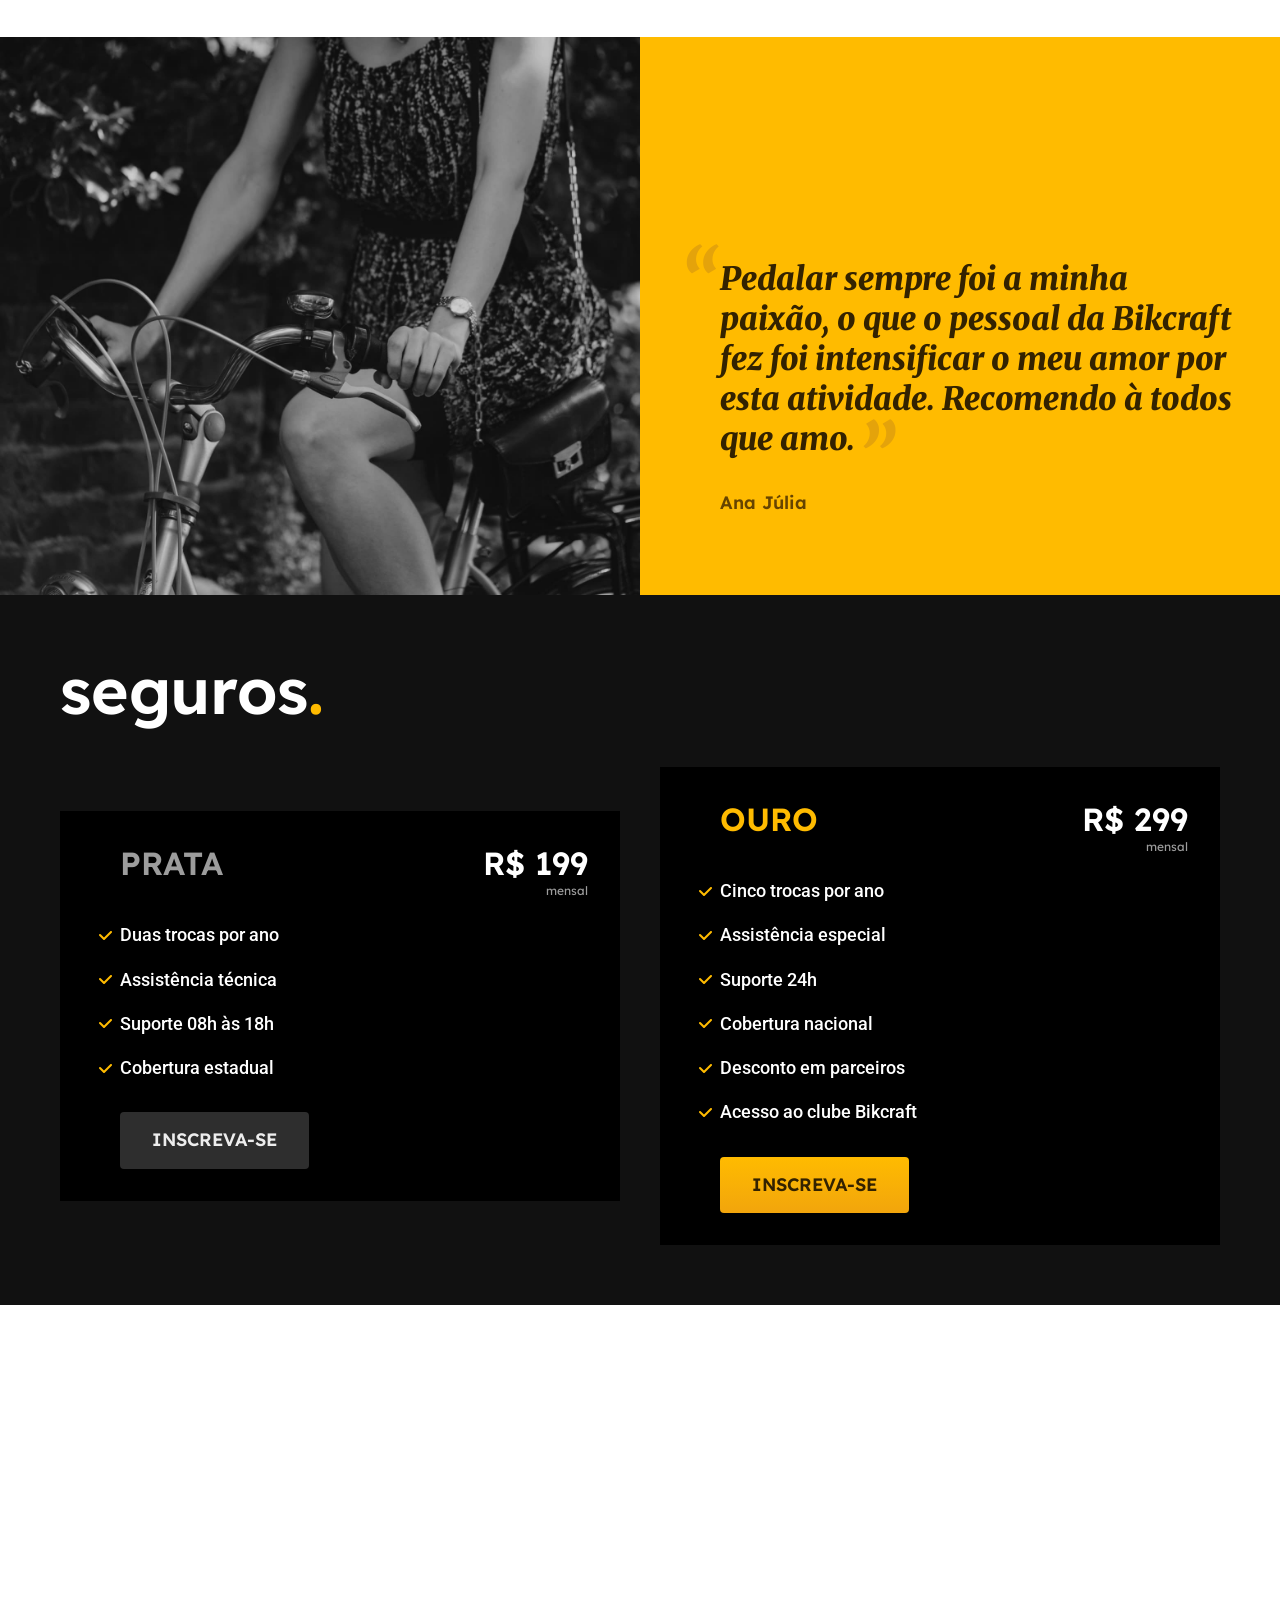
==== commit 76ce37d0: "area-seguros" ====
--- a/index.html
+++ b/index.html
@@ -118,6 +118,37 @@
     </div>
   </section>
 
+  <article class="seguros-bg">
+    <div class="seguros container">
+      <h2 class="font-1-xxl cor-0">seguros<span class="cor-p1">.</span></h2>
+      <div class="seguros-item">
+        <h3 class="font-1-xl cor-6">PRATA</h3>
+        <span class="font-1-xl cor-0">R$ 199 <span class="font-1-xs cor-6">mensal</span></span>
+        <ul class="font-2-m cor-0">
+          <li>Duas trocas por ano</li>
+          <li>Assistência técnica</li>
+          <li>Suporte 08h às 18h</li>
+          <li>Cobertura estadual</li>
+        </ul>
+        <a class="botao secundario" href="./orcamento.html">Inscreva-se</a>
+      </div>
+      <div class="seguros-item">
+        <h3 class="font-1-xl cor-p1">OURO</h3>
+        <span class="font-1-xl cor-0">R$ 299 <span class="font-1-xs cor-6">mensal</span></span>
+        <ul class="font-2-m cor-0">
+          <li>Cinco trocas por ano</li>
+          <li>Assistência especial</li>
+          <li>Suporte 24h</li>
+          <li>Cobertura nacional</li>
+          <li>Desconto em parceiros</li>
+          <li>Acesso ao clube Bikcraft</li>
+        </ul>
+        <a class="botao" href="./orcamento.html">Inscreva-se</a>
+      </div>
+    </div>
+
+  </article>
+
 </body>
 
 </html>
--- a/styles/style.css
+++ b/styles/style.css
@@ -15,3 +15,6 @@
 
 /* Bicicletas */
 @import url('./bicicletas/bicicletas-lista.css');
+
+/* Seguros */
+@import url('./seguros/seguros.css');
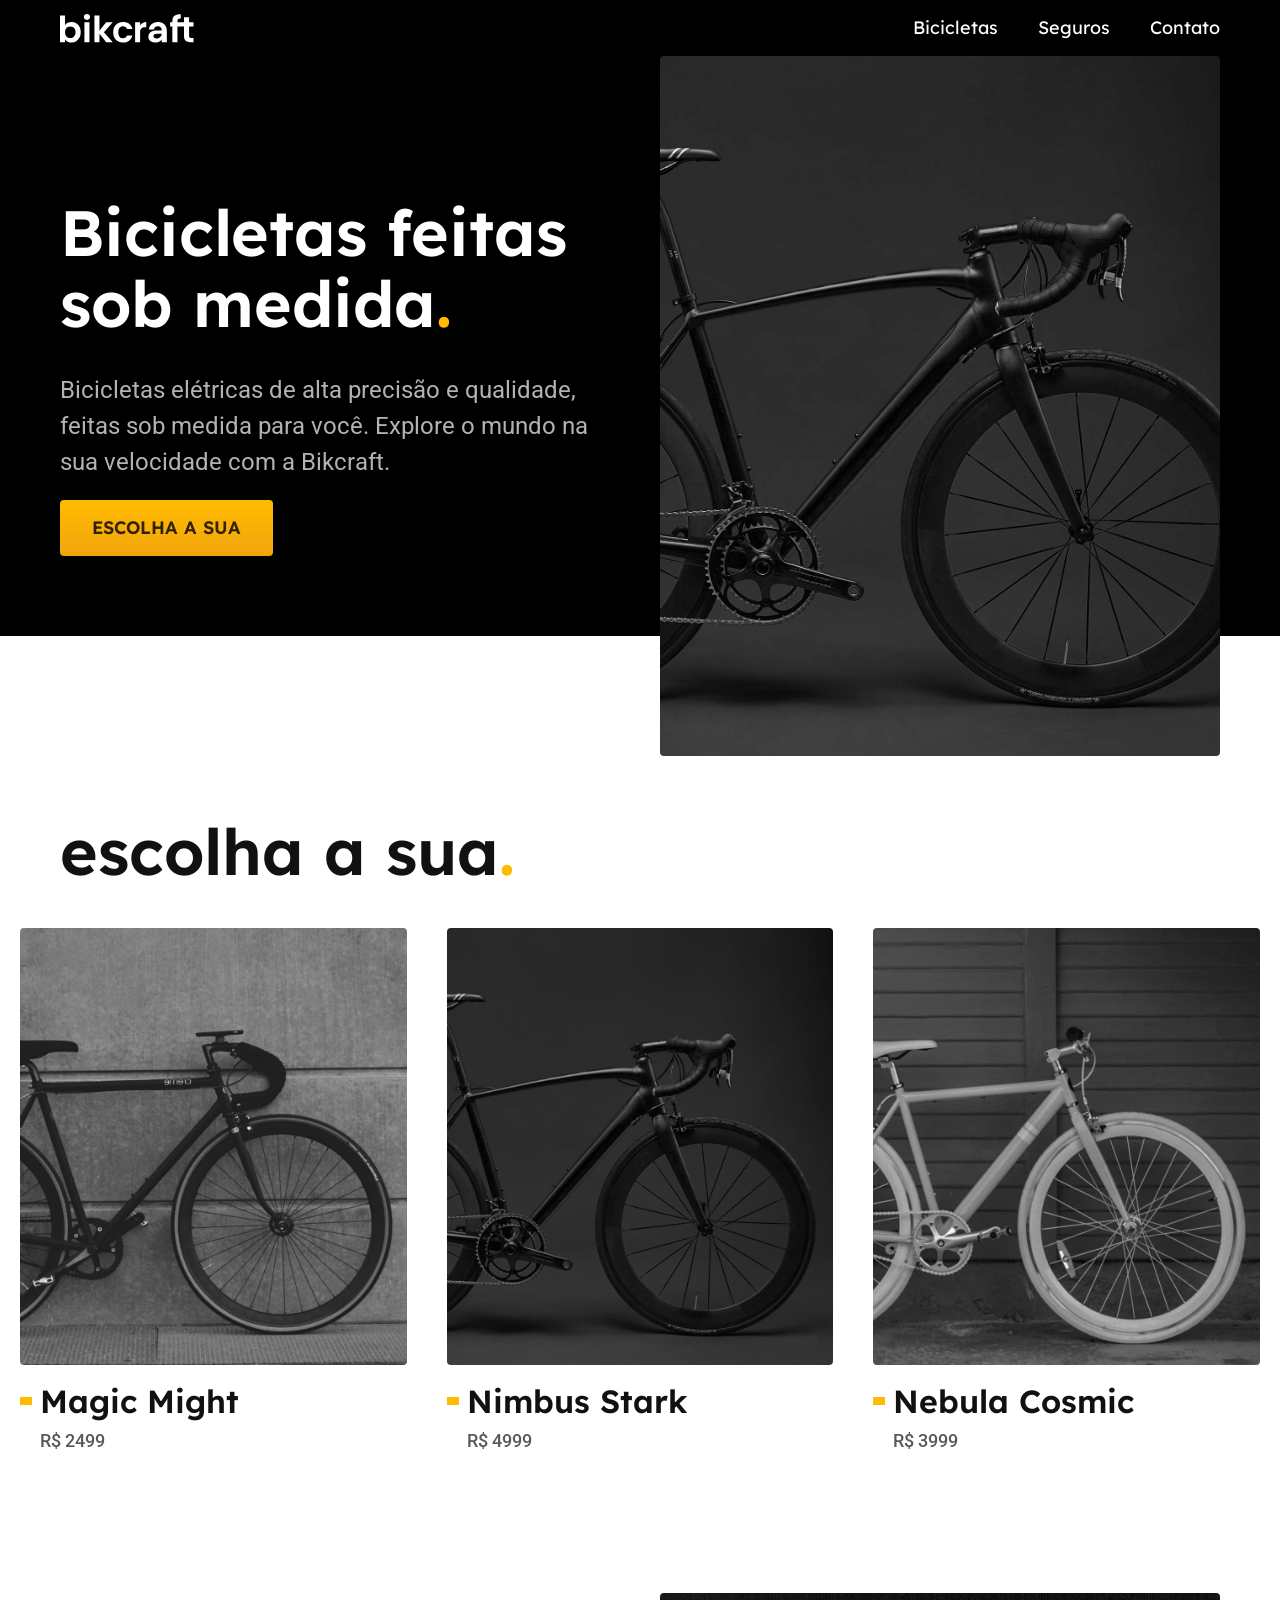
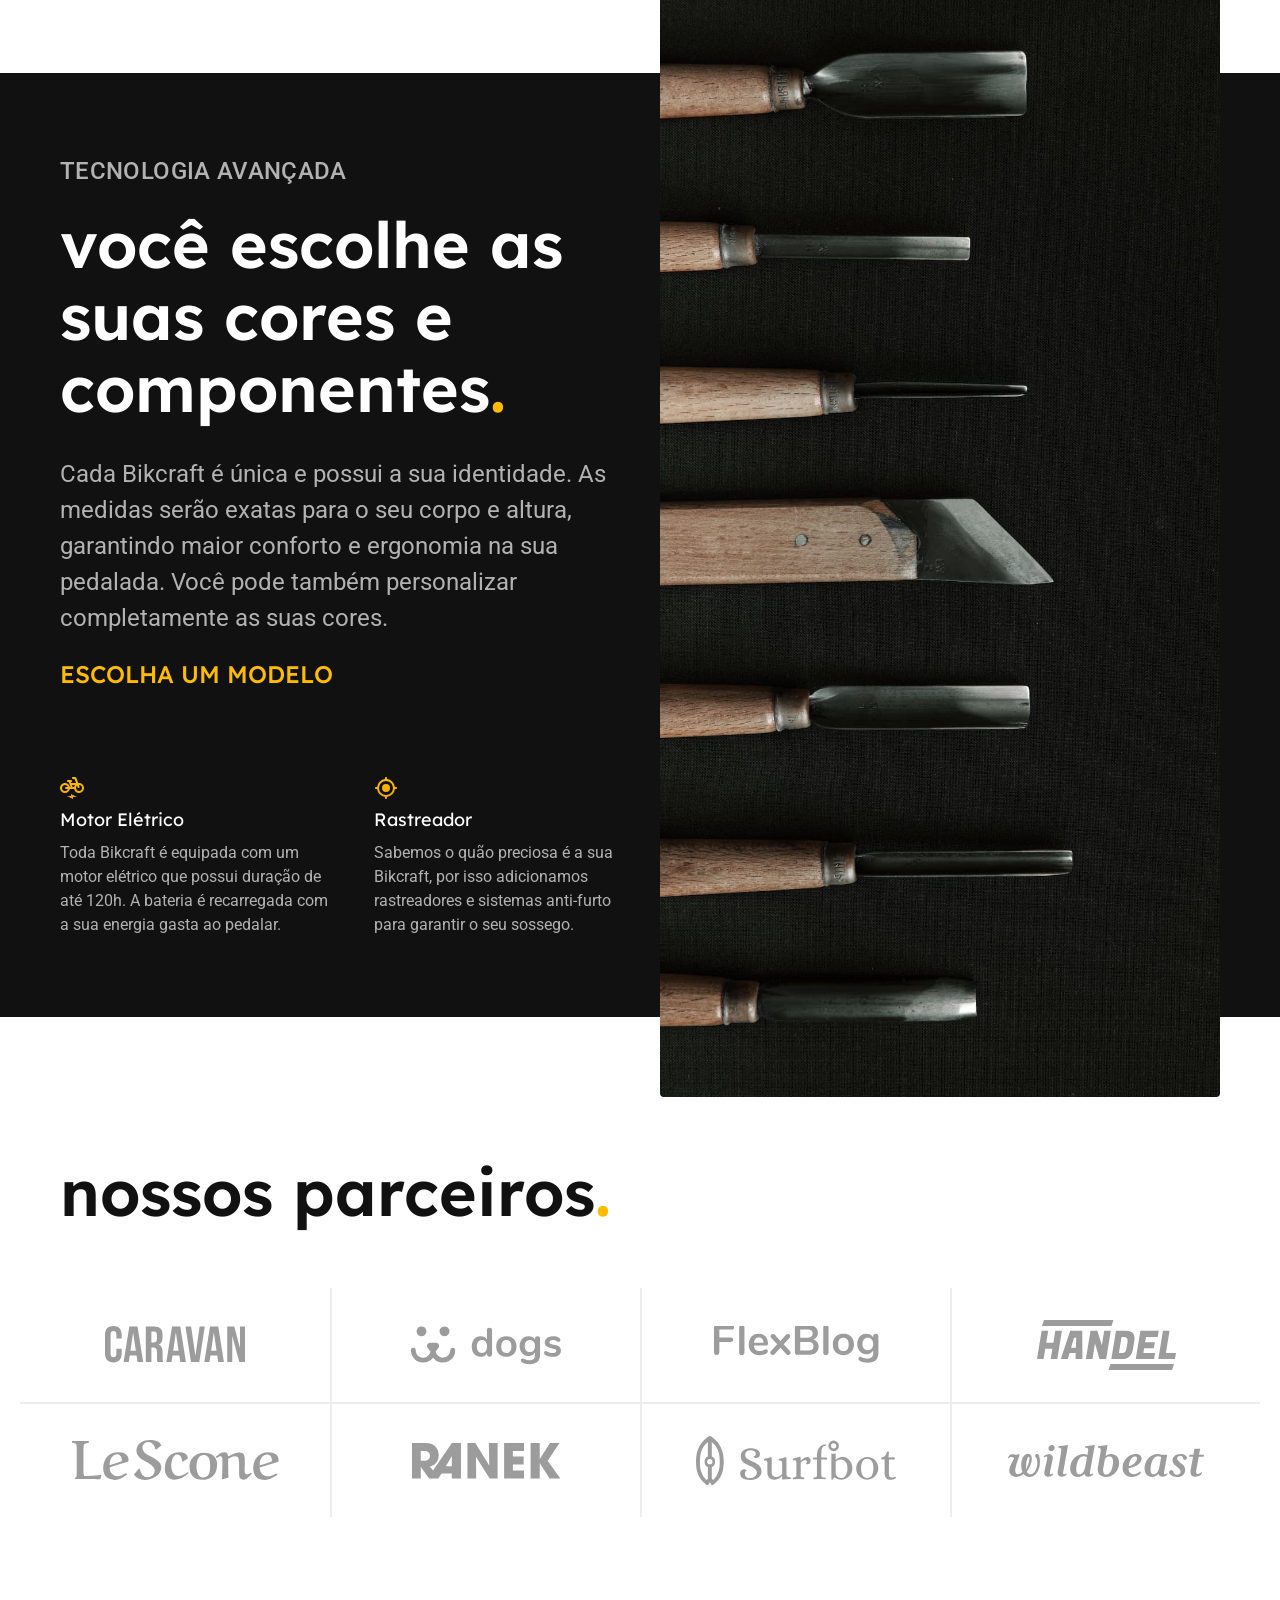
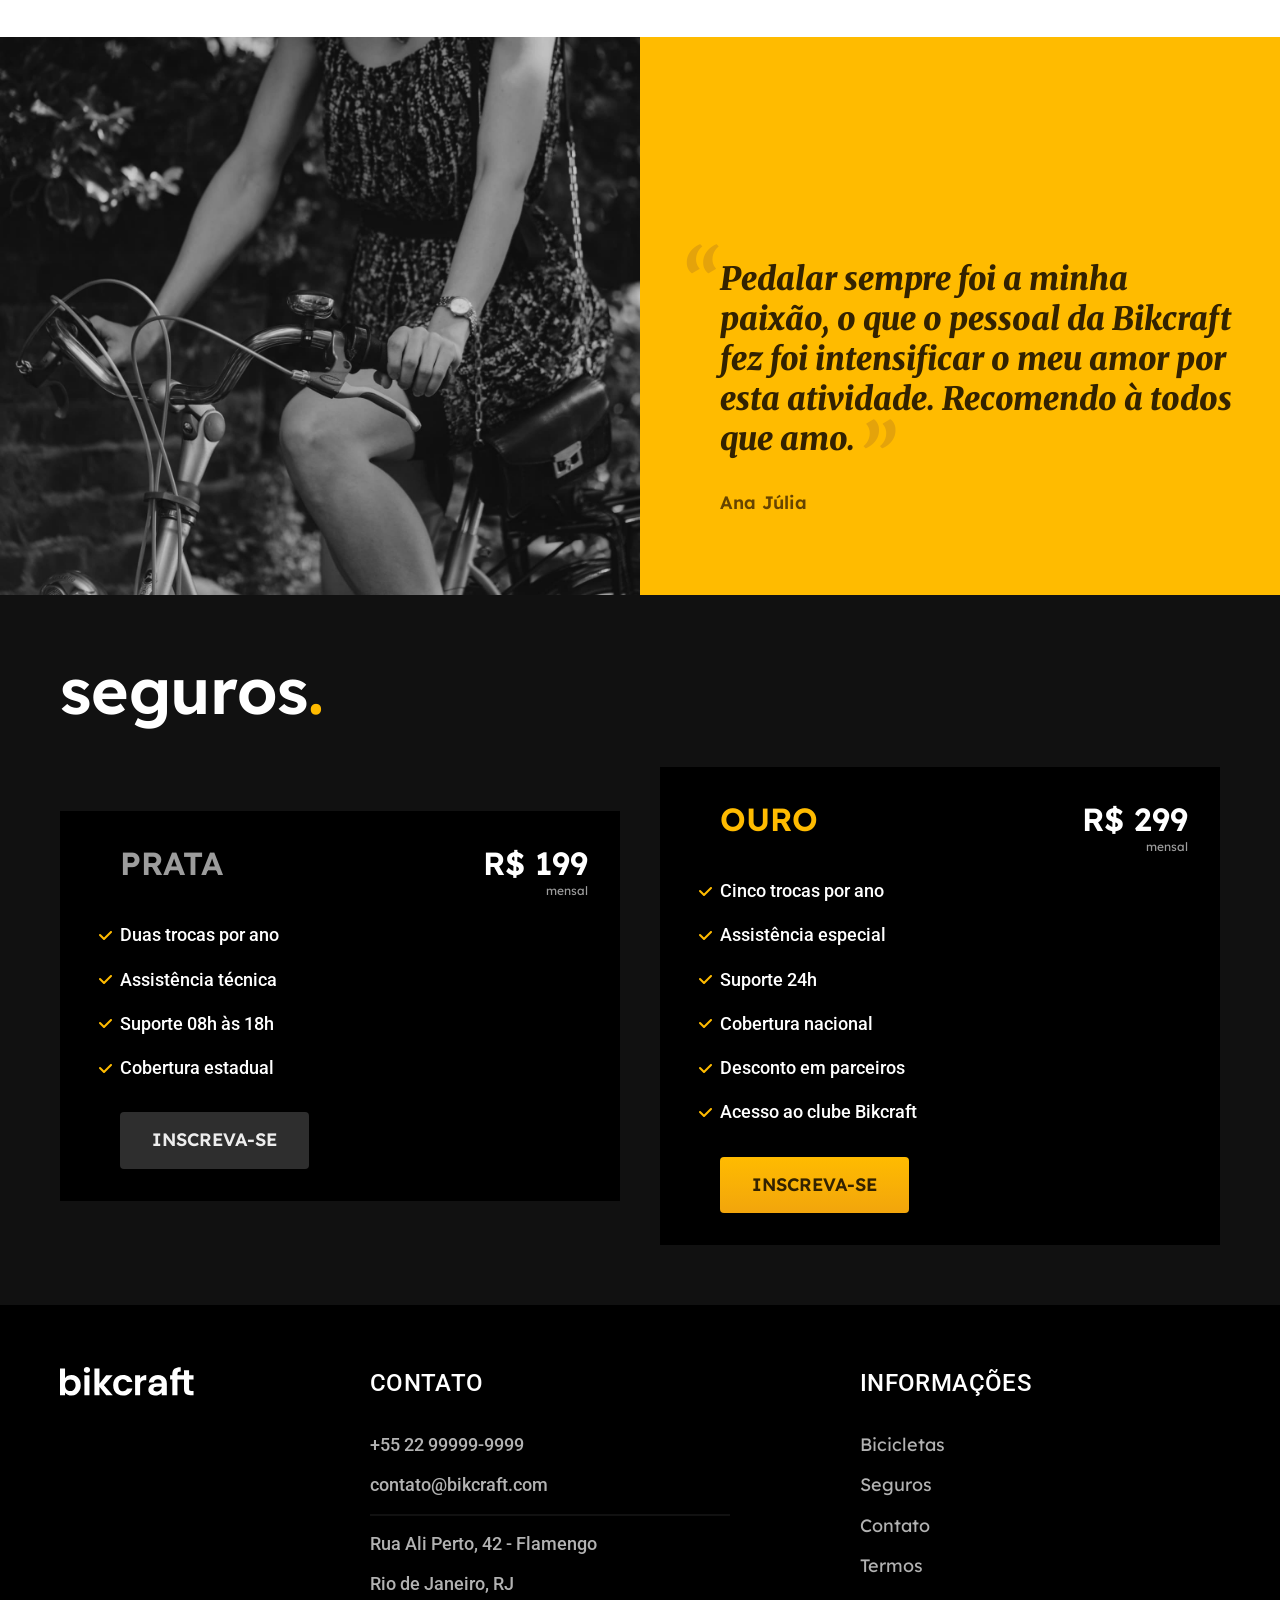
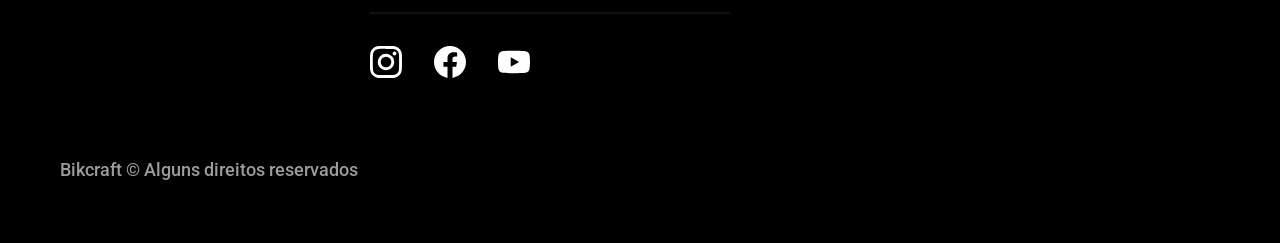
==== commit 5bded0e9: "footer" ====
--- a/index.html
+++ b/index.html
@@ -146,8 +146,39 @@
         <a class="botao" href="./orcamento.html">Inscreva-se</a>
       </div>
     </div>
+  </article>
 
-  </article>
+  <footer class="footer-bg">
+    <div class="footer container">
+      <img src="./img/bikcraft.svg" alt="Bikcraft">
+      <div class="footer-contato">
+        <h3 class="font-2-l-b cor-0">Contato</h3>
+        <ul class="font-2-m cor-5">
+          <li><a href="tel:+5522999999999">+55 22 99999-9999</a></li>
+          <li><a href="mailto:contato@bikcraft.com">contato@bikcraft.com</a></li>
+          <li>Rua Ali Perto, 42 - Flamengo</li>
+          <li>Rio de Janeiro, RJ</li>
+        </ul>
+        <div class="footer-redes">
+          <a href="./"><img src="./img/redes/instagram.svg" alt="Instagram"></a>
+          <a href="./"><img src="./img/redes/facebook.svg" alt="Facebook"></a>
+          <a href="./"><img src="./img/redes/youtube.svg" alt="YouTube"></a>
+        </div>
+      </div>
+      <div class="footer-informacoes">
+        <h3 class="font-2-l-b cor-0">Informações</h3>
+        <nav>
+          <ul class="font-1-m cor-5">
+            <li><a href="./bicicletas.html">Bicicletas</a></li>
+            <li><a href="./seguros.html">Seguros</a></li>
+            <li><a href="./contato.html">Contato</a></li>
+            <li><a href="./termos.html">Termos</a></li>
+          </ul>
+        </nav>
+      </div>
+      <p class="footer-copy font-2-m cor-6">Bikcraft © Alguns direitos reservados </p>
+    </div>
+  </footer>
 
 </body>
 
--- a/styles/style.css
+++ b/styles/style.css
@@ -3,6 +3,7 @@
 @import url('./utilidades/cores.css');
 
 @import url('./global/header.css');
+@import url('./global/footer.css');
 
 /* Utilidades */
 @import url('./utilidades/componentes.css');
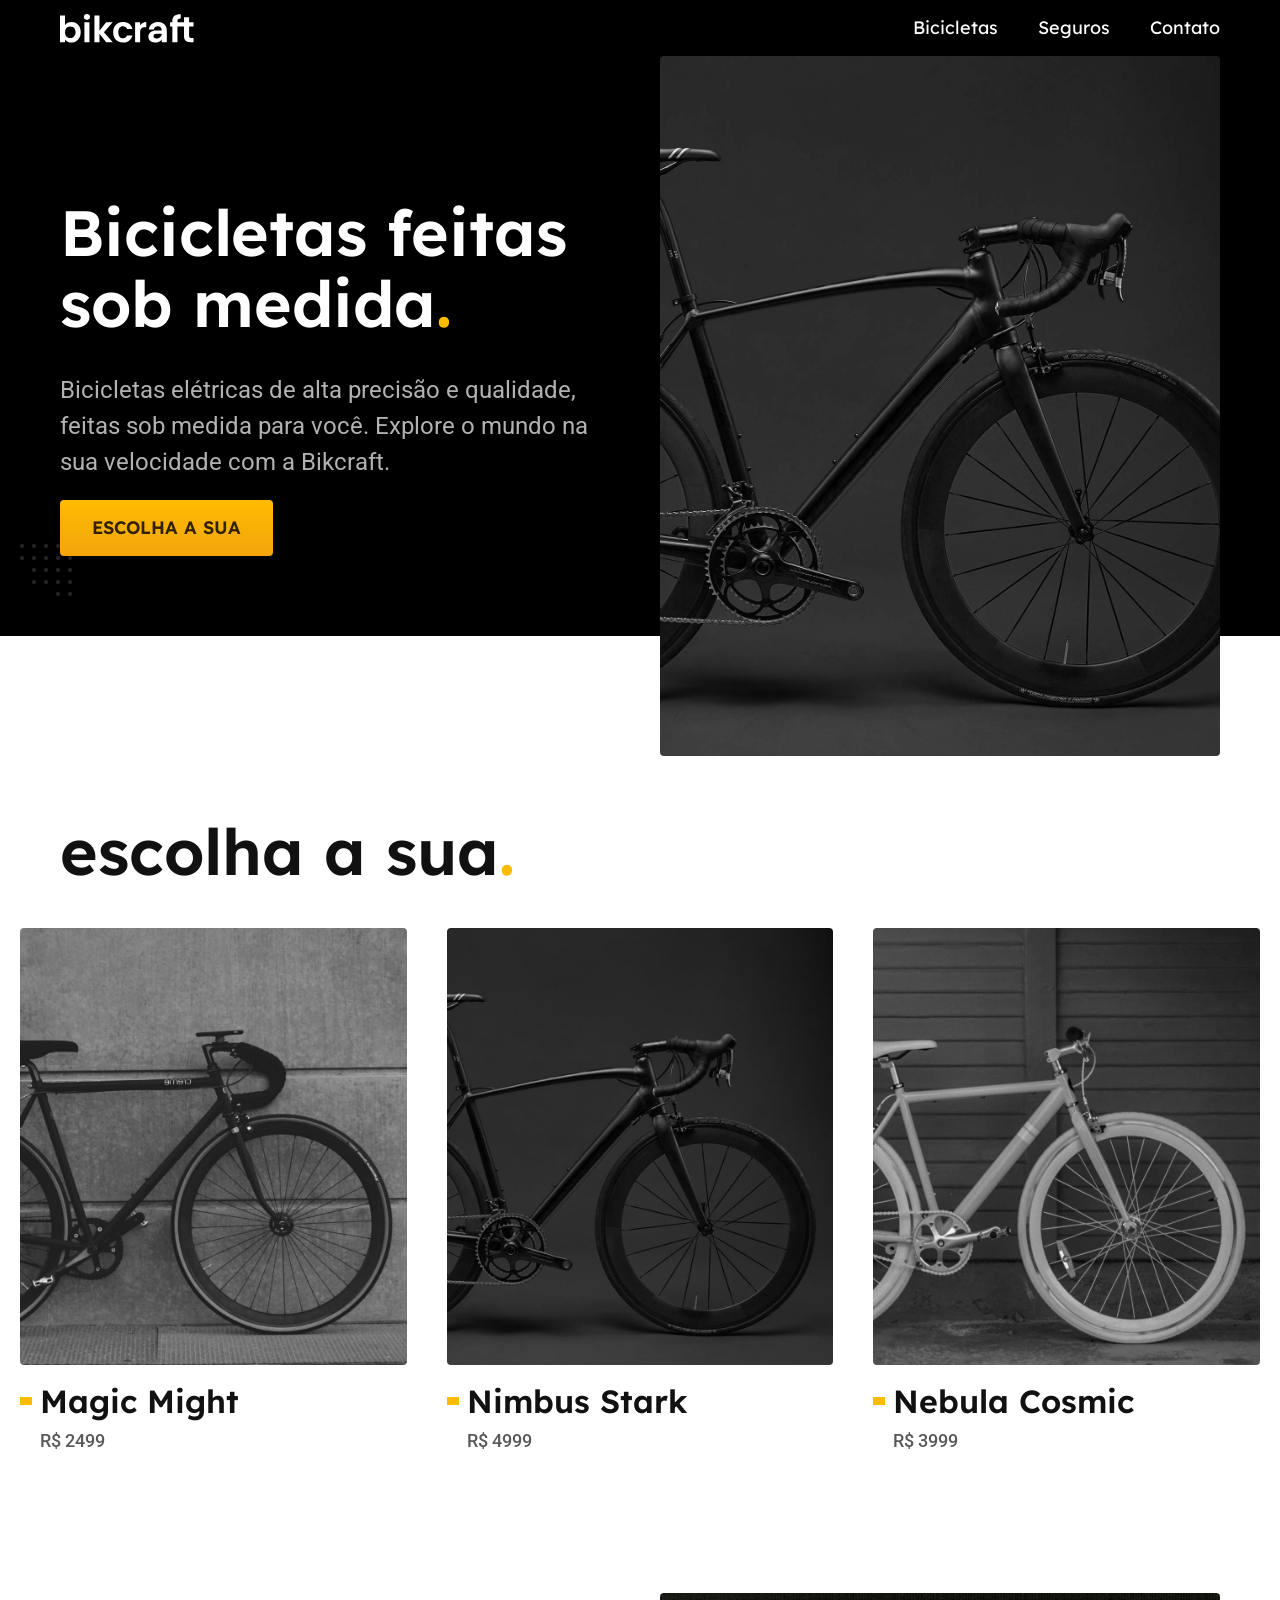
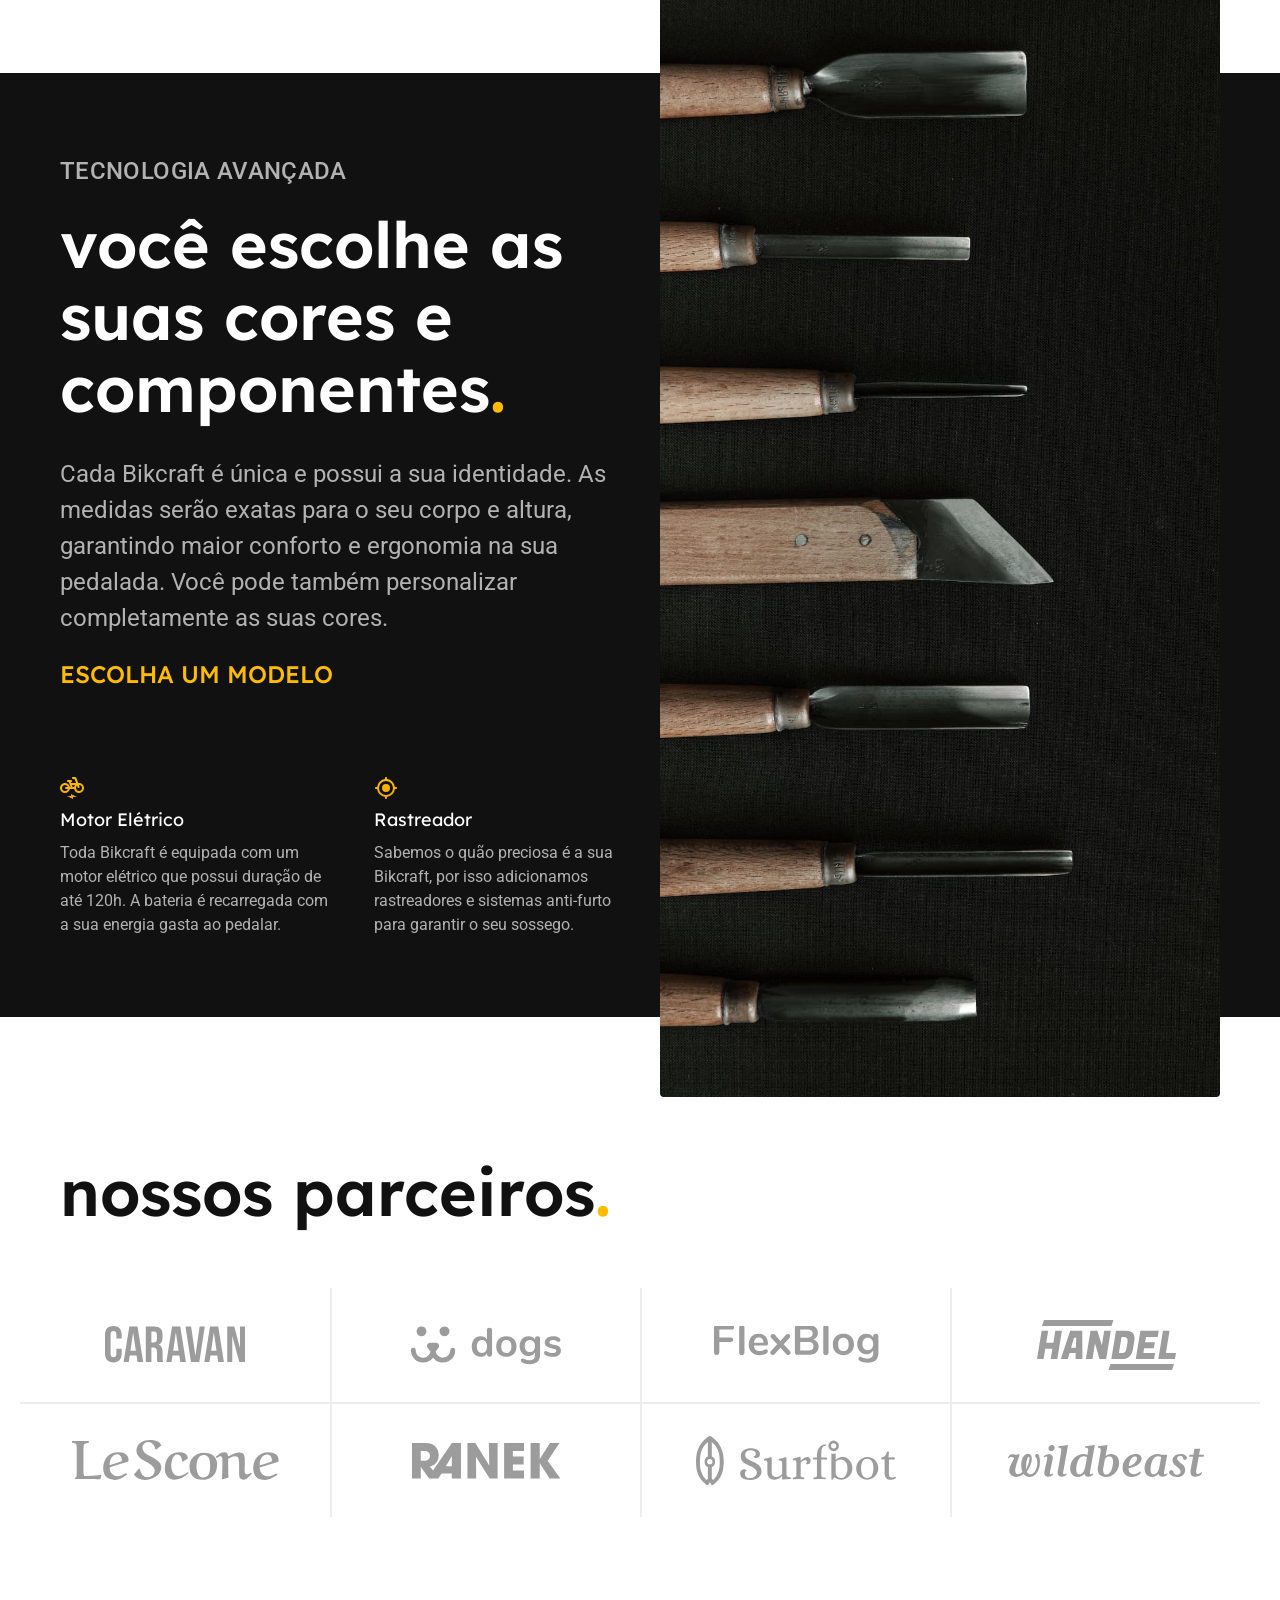
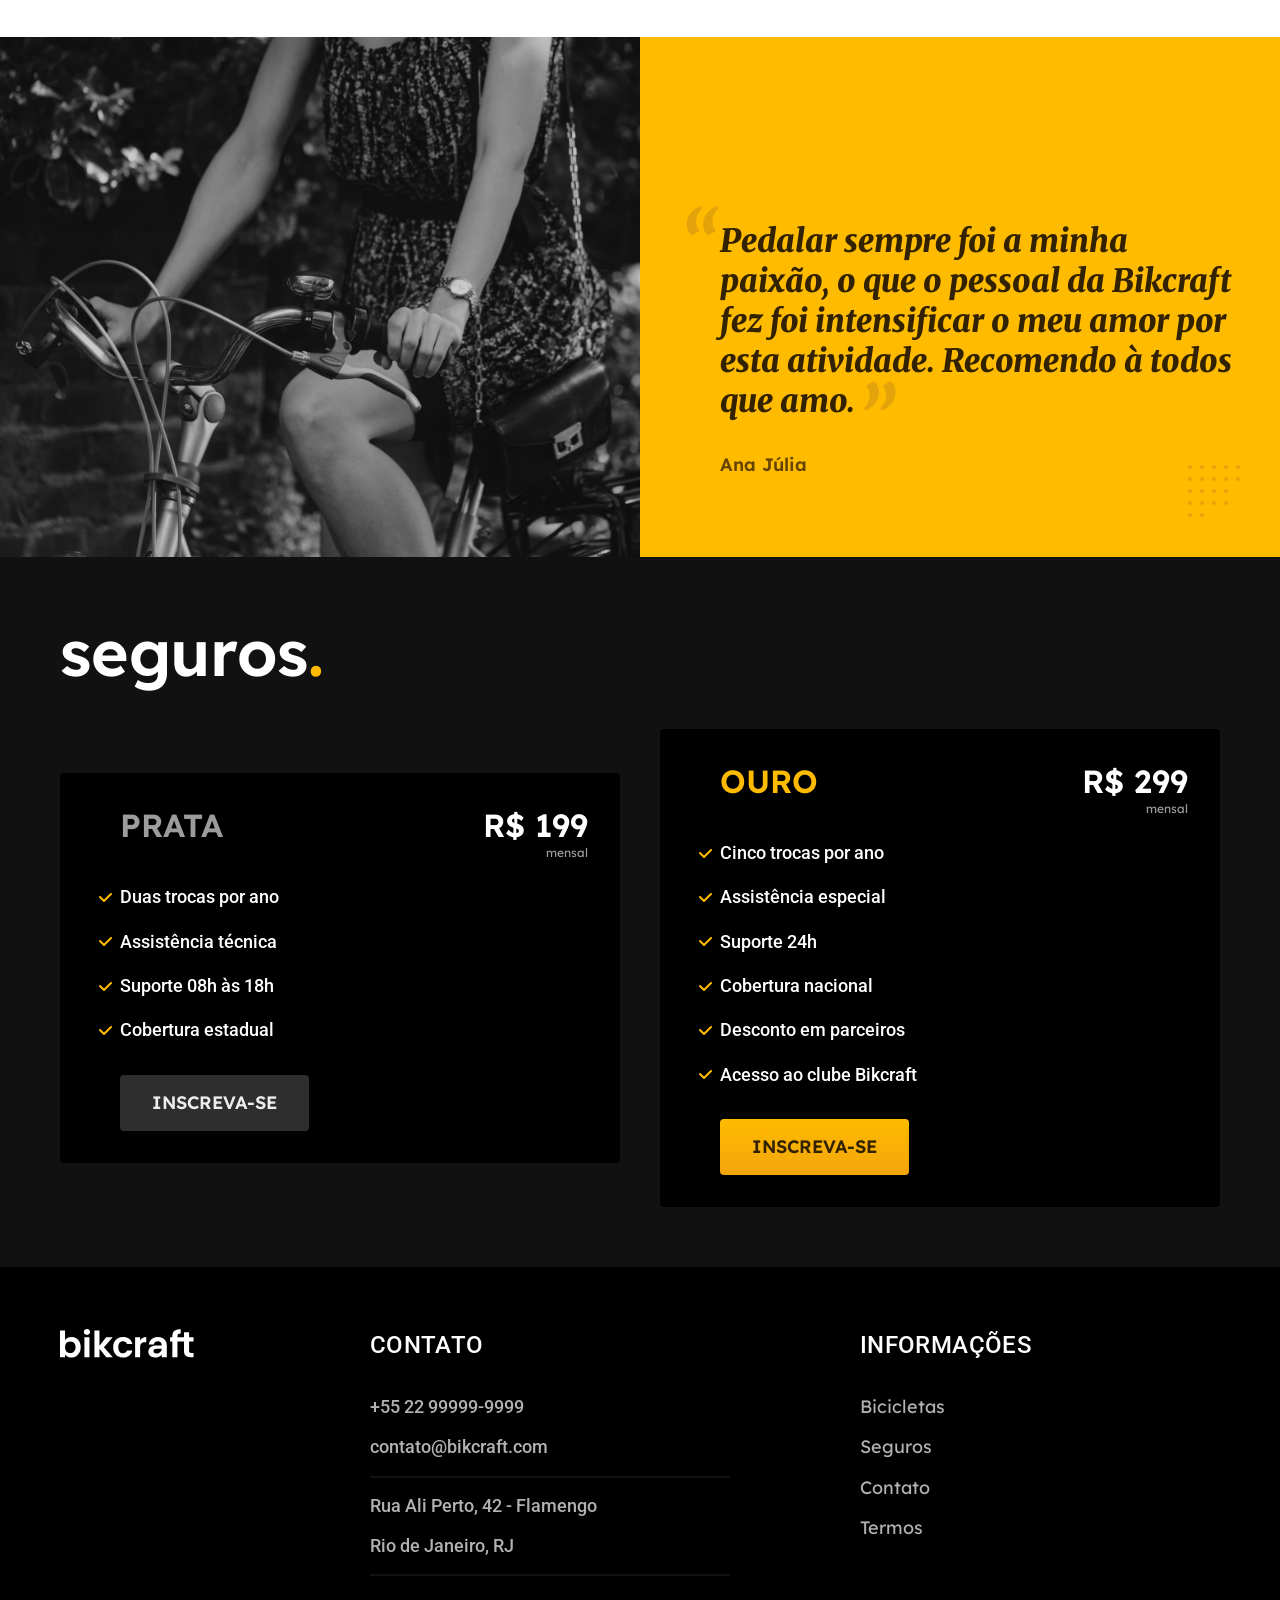
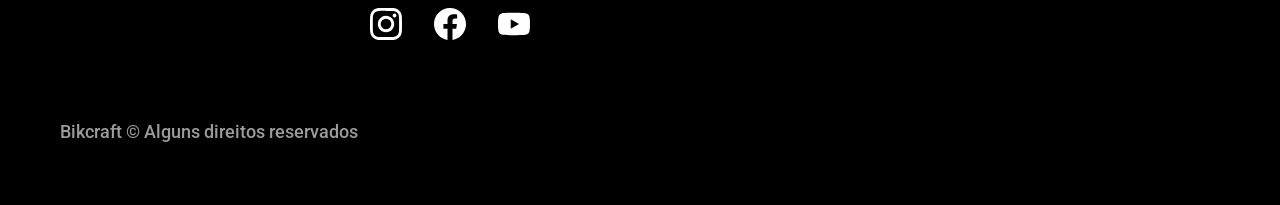
==== commit 58d5372e: "final-da-pagina-orcamento" ====
--- a/index.html
+++ b/index.html
@@ -5,6 +5,7 @@
   <meta charset="UTF-8">
   <meta name="viewport" content="width=device-width, initial-scale=1.0">
   <meta name="description" content="Bicicletas elétricas de alta precisão e qualidade, feitas sob medida para o cliente. Explore o mundo na sua velocidade com Bikcraft.">
+  <link rel="preload" href="./styles/style.css" as="style">
   <link rel="stylesheet" href="./styles/style.css">
   <link rel="preconnect" href="https://fonts.googleapis.com">
   <link rel="preconnect" href="https://fonts.gstatic.com" crossorigin>
@@ -15,7 +16,7 @@
 <body>
   <header class="header-bg">
     <div class="header container">
-      <a href="./index.html"><img src="./img/bikcraft.svg" alt="Bikcraft"></a>
+      <a href="./index.html"><img src="./img/bikcraft.svg" width="136" height="32" alt="Bikcraft"></a>
 
       <nav aria-label="primaria">
         <ul class="header-menu font-1-m cor-0">
@@ -34,9 +35,10 @@
         <p class="font-2-l cor-5">Bicicletas elétricas de alta precisão e qualidade, feitas sob medida para você. Explore o mundo na sua velocidade com a Bikcraft.</p>
         <a class="botao" href="./bicicletas.html">Escolha a sua</a>
       </div>
-      <div>
-        <img src="./img/fotos/introducao.jpg" alt="Bicicleta elétrica preta">
-      </div>
+      <picture>
+        <source media="(max-width: 800px)" srcset="./img/bicicletas/nimbus.jpg">
+        <img src="./img/fotos/introducao.jpg" width="1280" height="1600" alt="Bicicleta elétrica preta">
+      </picture>
     </div>
   </main>
 
@@ -45,19 +47,19 @@
 
     <ul>
       <li><a href="./bicicletas/magic.html">
-          <img src="./img/bicicletas/magic-home.jpg" alt="Bicicleta preta">
+          <img src="./img/bicicletas/magic-home.jpg" width="920" height="1040" alt="Bicicleta preta">
           <h3 class="font-1-xl">Magic Might</h3>
           <span class="font-2-m cor-8">R$ 2499</span>
         </a>
       </li>
       <li><a href="./bicicletas/nimbus.html">
-          <img src="./img/bicicletas/nimbus-home.jpg" alt="Bicicleta preta">
+          <img src="./img/bicicletas/nimbus-home.jpg" width="920" height="1040" alt="Bicicleta preta">
           <h3 class="font-1-xl">Nimbus Stark</h3>
           <span class="font-2-m cor-8">R$ 4999</span>
         </a>
       </li>
       <li><a href="./bicicletas/nebula.html">
-          <img src="./img/bicicletas/nebula-home.jpg" alt="Bicicleta preta">
+          <img src="./img/bicicletas/nebula-home.jpg" width="920" height="1040" alt="Bicicleta preta">
           <h3 class="font-1-xl">Nebula Cosmic</h3>
           <span class="font-2-m cor-8">R$ 3999</span>
         </a>
@@ -74,12 +76,12 @@
         <a class="link" href="./bicicletas.html">Escolha um modelo</a>
         <div class="tecnologia-vantagens">
           <div>
-            <img src="./img/icones/eletrica.svg" alt="">
+            <img src="./img/icones/eletrica.svg" width="24" height="24" alt="">
             <h3 class="font-1-m cor-0">Motor Elétrico</h3>
             <p class="font-2-s cor-5">Toda Bikcraft é equipada com um motor elétrico que possui duração de até 120h. A bateria é recarregada com a sua energia gasta ao pedalar.</p>
           </div>
           <div>
-            <img src="./img/icones/rastreador.svg" alt="">
+            <img src="./img/icones/rastreador.svg" width="24" height="24" alt="">
             <h3 class="font-1-m cor-0">Rastreador</h3>
             <p class="font-2-s cor-5">Sabemos o quão preciosa é a sua Bikcraft, por isso adicionamos rastreadores e sistemas anti-furto para garantir o seu sossego.</p>
           </div>
@@ -95,20 +97,20 @@
     <h2 class="container font-1-xxl">nossos parceiros<span class="cor-p1">.</span></h2>
 
     <ul>
-      <li><img src="./img/parceiros/caravan.svg" alt="caravan"></li>
-      <li><img src="./img/parceiros/dogs.svg" alt="dogs"></li>
-      <li><img src="./img/parceiros/flexblog.svg" alt="flexblog"></li>
-      <li><img src="./img/parceiros/handel.svg" alt="handel"></li>
-      <li><img src="./img/parceiros/lescone.svg" alt="lescone"></li>
-      <li><img src="./img/parceiros/ranek.svg" alt="ranek"></li>
-      <li><img src="./img/parceiros/surfbot.svg" alt="surfbot"></li>
-      <li><img src="./img/parceiros/wildbeast.svg" alt="wildbeast"></li>
+      <li><img src="./img/parceiros/caravan.svg" width="140" height="38" alt="caravan"></li>
+      <li><img src="./img/parceiros/dogs.svg" width="152" height="39" alt="dogs"></li>
+      <li><img src="./img/parceiros/flexblog.svg" width="165" height="38" alt="flexblog"></li>
+      <li><img src="./img/parceiros/handel.svg" width="139" height="50" alt="handel"></li>
+      <li><img src="./img/parceiros/lescone.svg" width="208" height="41" alt="lescone"></li>
+      <li><img src="./img/parceiros/ranek.svg" width="149" height="36" alt="ranek"></li>
+      <li><img src="./img/parceiros/surfbot.svg" width="200" height="49" alt="surfbot"></li>
+      <li><img src="./img/parceiros/wildbeast.svg" width="196" height="34" alt="wildbeast"></li>
     </ul>
   </section>
 
   <section class="depoimento" aria-label="Depoimento">
     <div>
-      <img src="./img/fotos/depoimento.jpg" alt="pessoa pedalando uma bicicleta">
+      <img src="./img/fotos/depoimento.jpg" width="1560" height="1360" alt="pessoa pedalando uma bicicleta">
     </div>
     <div class="depoimento-conteudo">
       <blockquote class="font-1-xl cor-p5">
@@ -150,7 +152,7 @@
 
   <footer class="footer-bg">
     <div class="footer container">
-      <img src="./img/bikcraft.svg" alt="Bikcraft">
+      <img src="./img/bikcraft.svg" width="136" height="32" alt="Bikcraft">
       <div class="footer-contato">
         <h3 class="font-2-l-b cor-0">Contato</h3>
         <ul class="font-2-m cor-5">
@@ -160,9 +162,9 @@
           <li>Rio de Janeiro, RJ</li>
         </ul>
         <div class="footer-redes">
-          <a href="./"><img src="./img/redes/instagram.svg" alt="Instagram"></a>
-          <a href="./"><img src="./img/redes/facebook.svg" alt="Facebook"></a>
-          <a href="./"><img src="./img/redes/youtube.svg" alt="YouTube"></a>
+          <a href="./"><img src="./img/redes/instagram.svg" width="32" height="32" alt="Instagram"></a>
+          <a href="./"><img src="./img/redes/facebook.svg" width="32" height="32" alt="Facebook"></a>
+          <a href="./"><img src="./img/redes/youtube.svg" width="32" height="32" alt="YouTube"></a>
         </div>
       </div>
       <div class="footer-informacoes">
--- a/styles/style.css
+++ b/styles/style.css
@@ -7,6 +7,7 @@
 
 /* Utilidades */
 @import url('./utilidades/componentes.css');
+@import url('./utilidades/formulario.css');
 
 /* HomePage */
 @import url('./home/introducao.css');
@@ -16,6 +17,23 @@
 
 /* Bicicletas */
 @import url('./bicicletas/bicicletas-lista.css');
+@import url('./bicicletas/bicicletas.css');
 
 /* Seguros */
 @import url('./seguros/seguros.css');
+@import url('./seguros/vantagens.css');
+@import url('./seguros/perguntas.css');
+
+/* Termos */
+@import url('./termos/termos.css');
+
+/* Bicicleta */
+@import url('./bicicleta/bicicleta.css');
+@import url('./bicicleta/seguro.css');
+
+/* Contato */
+@import url('./contato/contato.css');
+@import url('./contato/lojas.css');
+
+/* Orçamento */
+@import url('./orcamento/orcamento.css');
--- a/styles/style.css
+++ b/styles/style.css
@@ -7,6 +7,7 @@
 
 /* Utilidades */
 @import url('./utilidades/componentes.css');
+@import url('./utilidades/formulario.css');
 
 /* HomePage */
 @import url('./home/introducao.css');
@@ -16,6 +17,23 @@
 
 /* Bicicletas */
 @import url('./bicicletas/bicicletas-lista.css');
+@import url('./bicicletas/bicicletas.css');
 
 /* Seguros */
 @import url('./seguros/seguros.css');
+@import url('./seguros/vantagens.css');
+@import url('./seguros/perguntas.css');
+
+/* Termos */
+@import url('./termos/termos.css');
+
+/* Bicicleta */
+@import url('./bicicleta/bicicleta.css');
+@import url('./bicicleta/seguro.css');
+
+/* Contato */
+@import url('./contato/contato.css');
+@import url('./contato/lojas.css');
+
+/* Orçamento */
+@import url('./orcamento/orcamento.css');
